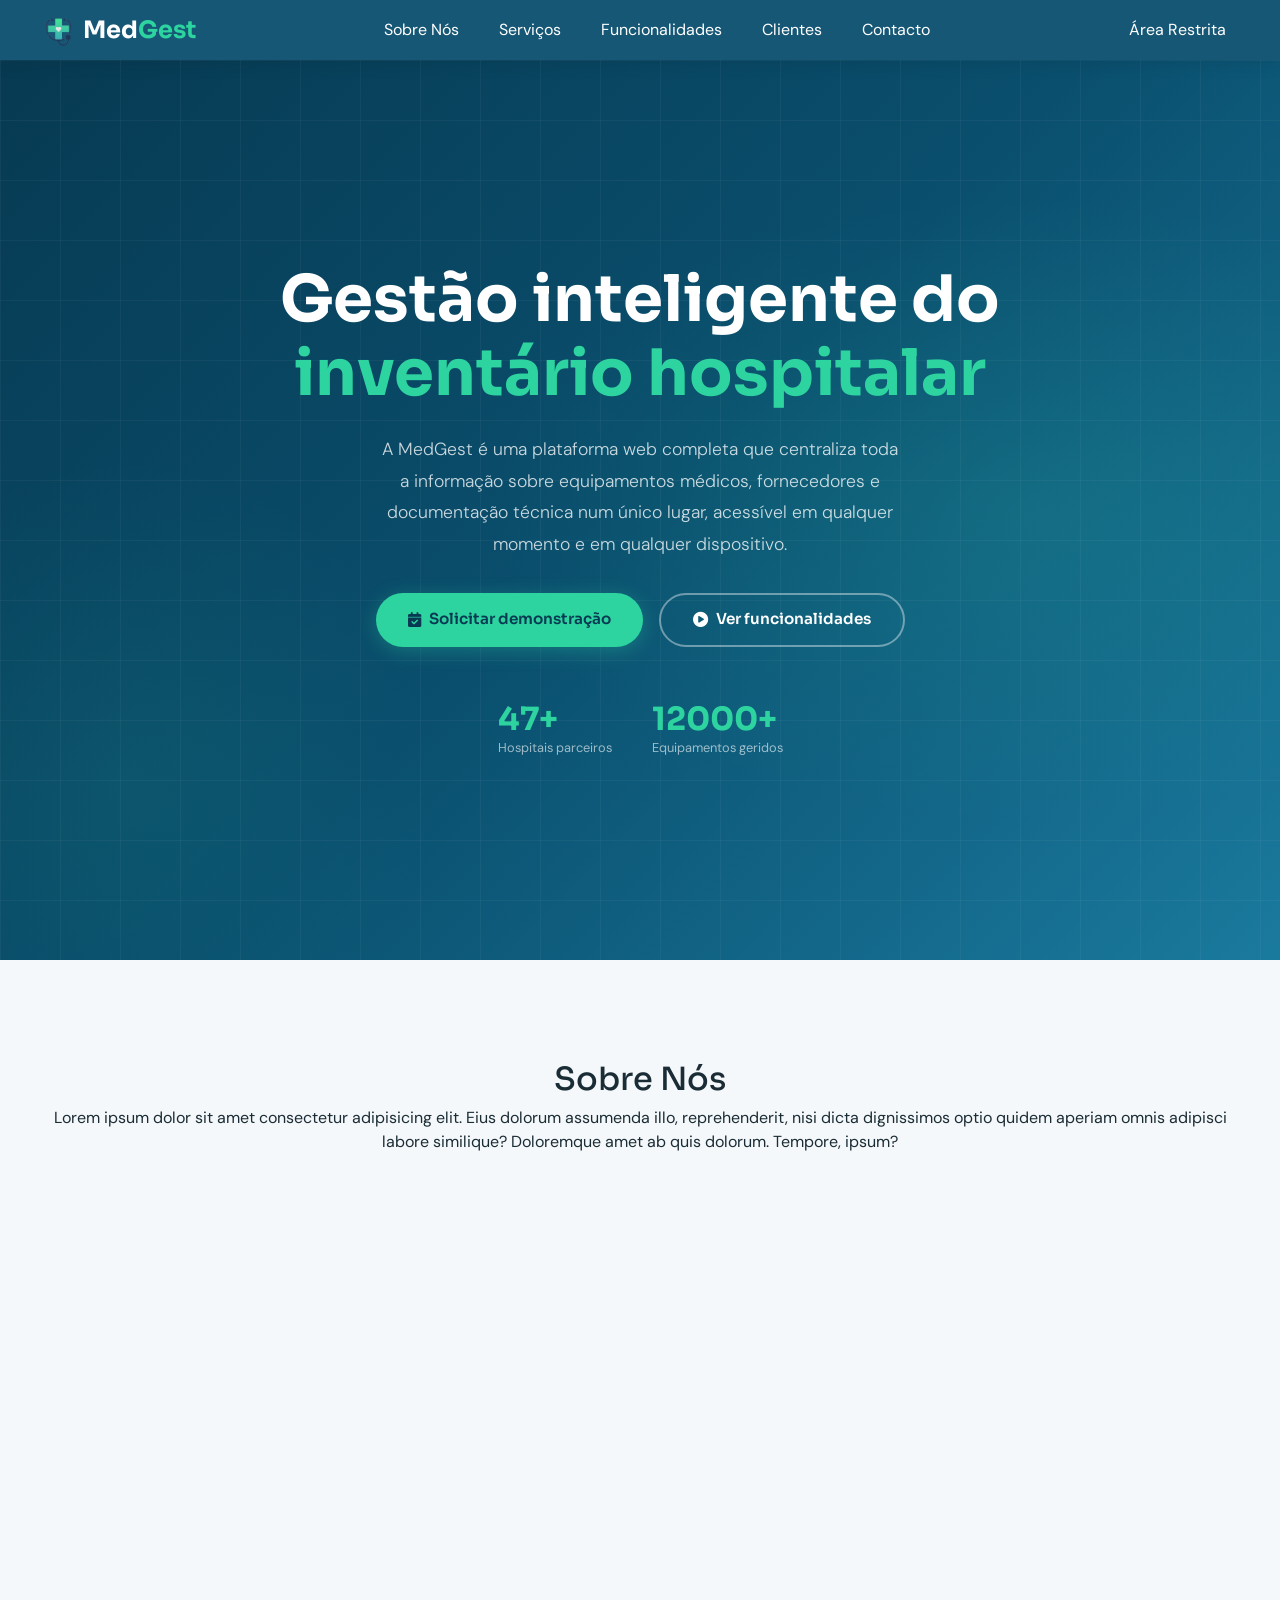
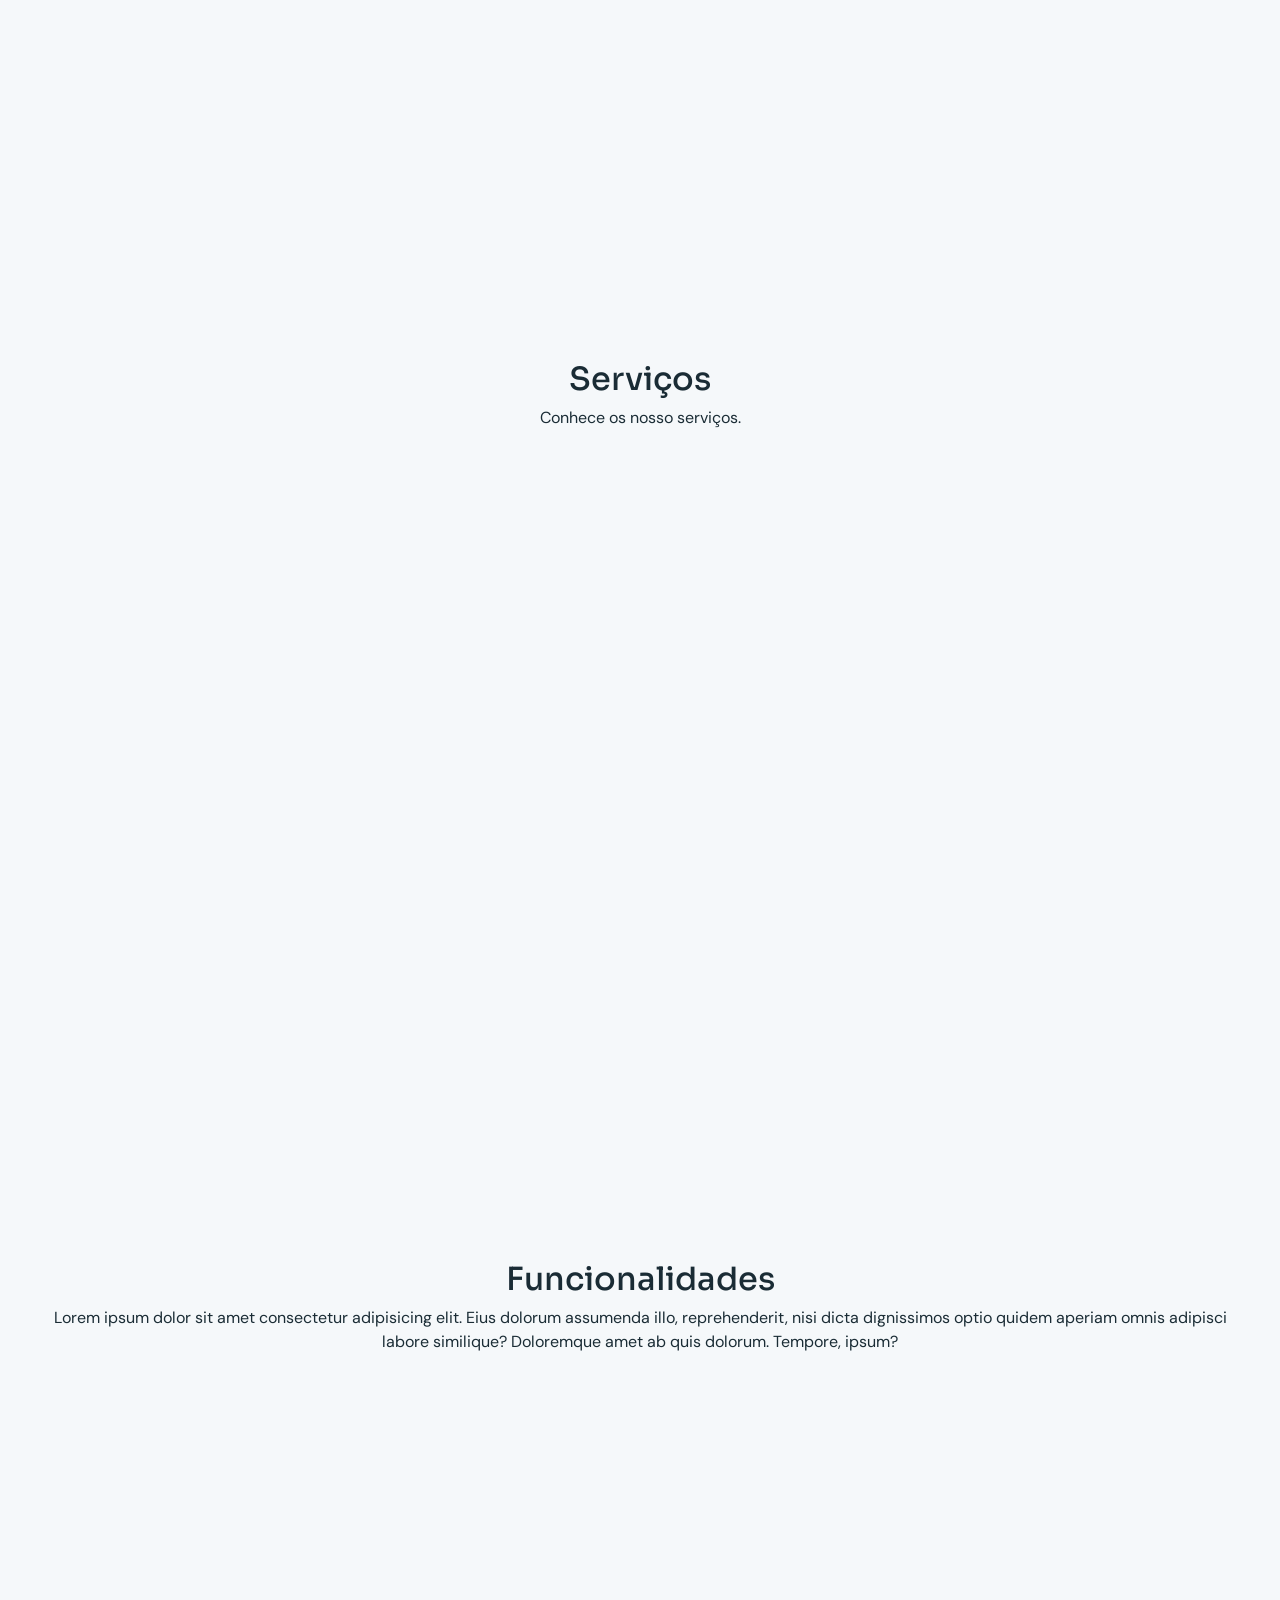
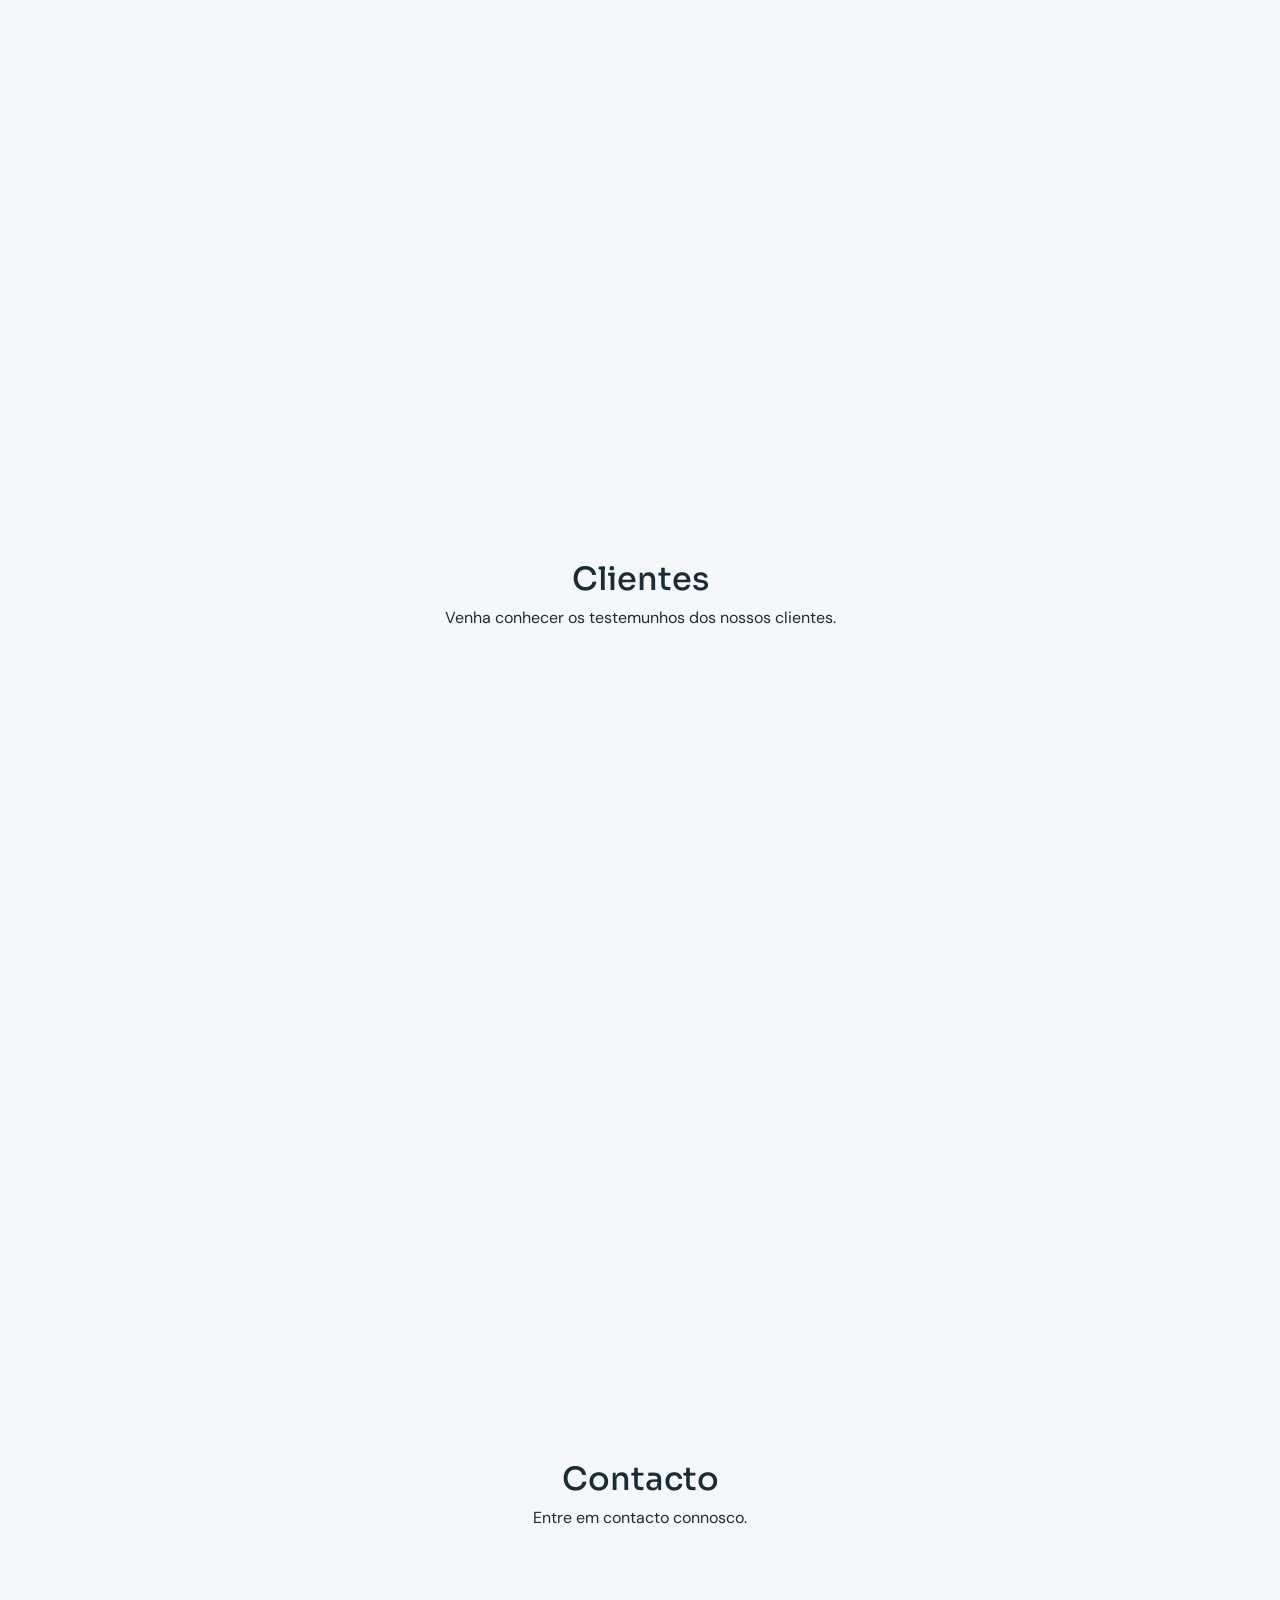
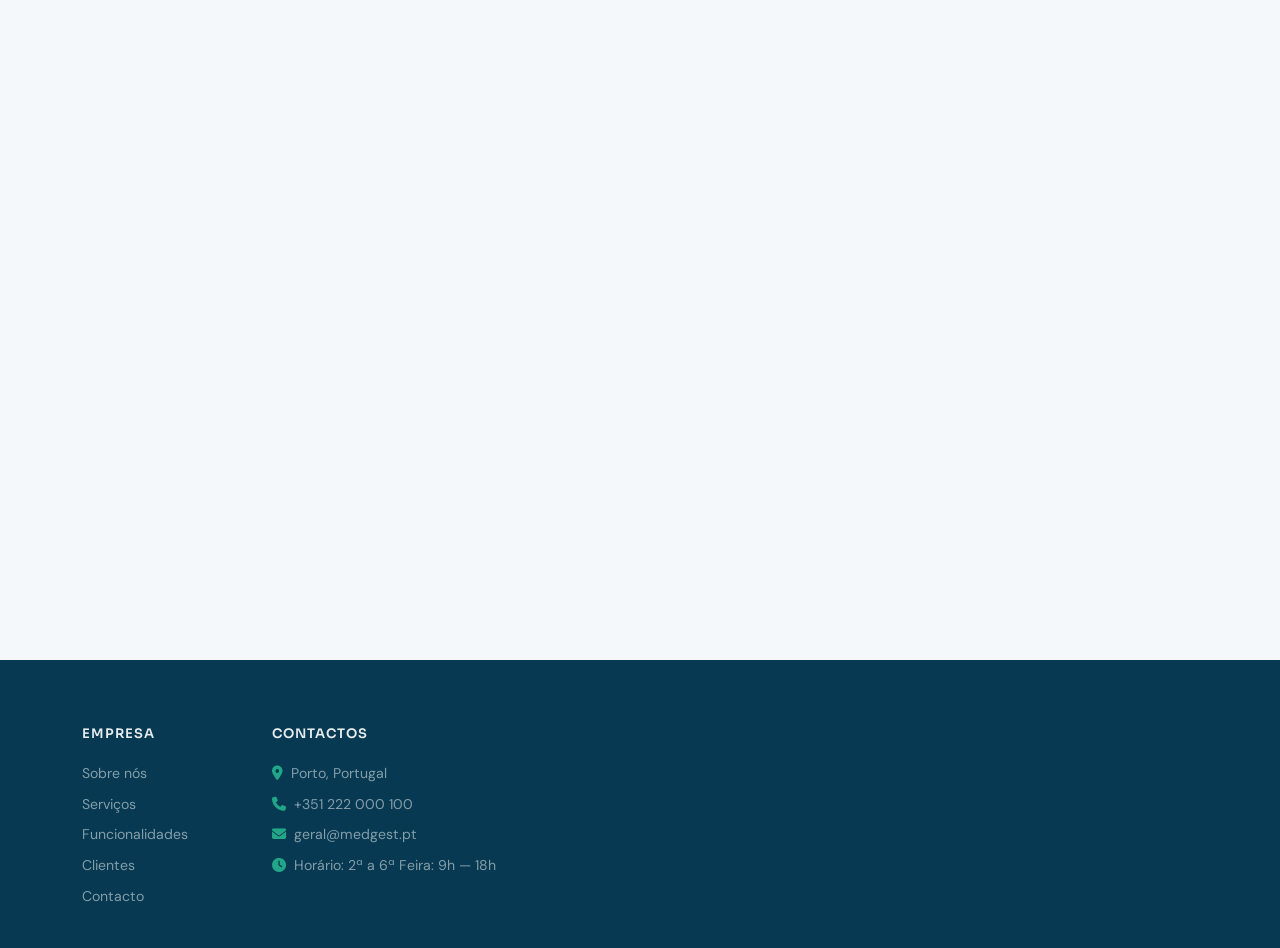
==== public/index.html @ 943acd7d "Correção pasta public" ====
<!DOCTYPE html>
<html lang="pt">

<head>
    <meta charset="UTF-8">
    <meta name="viewport" content="width=device-width, initial-scale=1.0">
    <title>MedGest</title>
    <!-- favicon -->
    <link rel="shortcut icon" href="../assets/images/logo.png" type="image/png">

    <!-- estilos da página -->
    <link href="https://cdn.jsdelivr.net/npm/bootstrap@5.3.3/dist/css/bootstrap.min.css" rel="stylesheet">

    <link rel="stylesheet" href="../assets/css/1230824.css">
    <link rel="stylesheet" href="https://cdnjs.cloudflare.com/ajax/libs/font-awesome/6.5.0/css/all.min.css">
    <script src="https://cdn.jsdelivr.net/npm/bootstrap@5.3.3/dist/js/bootstrap.bundle.min.js"></script>
    <script src="../assets/js/1230824.js"></script>
    <link
        href="https://fonts.googleapis.com/css2?family=Sora:wght@300;400;500;600;700&family=DM+Sans:ital,wght@0,300;0,400;0,500;1,300&display=swap"
        rel="stylesheet">
</head>

<body id="#inicio">
    <!-- Navegação -->
    <nav class="navbar navbar-expand-lg navbar-dark navbar-medgest fixed-top">
        <div class="container-fluid px-4">

            <!-- LOGO -->
            <a class="navbar-brand-medgest" href="#inicio">
                <div class="logo-icone">
                    <img src="../assets/images/logo.png" alt="Logo MedGest" style="height:32px;">
                </div>
                Med<span class="logo-gest">Gest</span>
            </a>

            <!-- BOTÃO MOBILE -->
            <button class="navbar-toggler border-0" type="button" data-bs-toggle="collapse"
                data-bs-target="#navbarMedGest" aria-controls="navbarMedGest" aria-expanded="false"
                aria-label="Abrir menu">
                <span class="navbar-toggler-icon"></span>
            </button>

            <!-- LINKS -->
            <div class="collapse navbar-collapse" id="navbarMedGest">

                <ul class="navbar-nav mx-auto gap-1">
                    <li class="nav-item">
                        <a class="nav-link nav-link-medgest" href="#sobre-nos">Sobre Nós</a>
                    </li>
                    <li class="nav-item">
                        <a class="nav-link nav-link-medgest" href="#servicos">Serviços</a>
                    </li>
                    <li class="nav-item">
                        <a class="nav-link nav-link-medgest" href="#funcionalidades">Funcionalidades</a>
                    </li>
                    <li class="nav-item">
                        <a class="nav-link nav-link-medgest" href="#clientes">Clientes</a>
                    </li>
                    <li class="nav-item">
                        <a class="nav-link nav-link-medgest" href="#contacto">Contacto</a>
                    </li>
                </ul>

                <!-- LOGIN -->
                <a href="login_form.html" class="nav-link nav-link-medgest nav-btn-entrar">
                    Área Restrita
                </a>

            </div>
        </div>
    </nav>

    <!-- Seção "Conteudo da pagina" -->
<!-- HERO -->
<section id="inicio" class="hero">
    <div class="hero-grid-bg"></div>

    <div class="container py-5">
        <div class="row align-items-center justify-content-center text-center g-5">

            <div class="col-lg-8">
                <div class="hero-conteudo">

                    <h1 class="hero-titulo">
                        Gestão inteligente do<br>
                        <span class="destaque">inventário hospitalar</span>
                    </h1>

                    <p class="hero-descricao">
                        A MedGest é uma plataforma web completa que centraliza toda a informação
                        sobre equipamentos médicos, fornecedores e documentação técnica num único lugar,
                        acessível em qualquer momento e em qualquer dispositivo.
                    </p>

                    <div class="hero-botoes">
                        <a href="#contacto" class="btn-primario">
                            <i class="fas fa-calendar-check"></i> Solicitar demonstração
                        </a>

                        <a href="#funcionalidades" class="btn-secundario">
                            <i class="fas fa-play-circle"></i> Ver funcionalidades
                        </a>
                    </div>

                    <div class="hero-estatisticas">
                        <div class="hero-stat">
                            <div class="hero-stat-numero" data-contar="47" data-sufixo="+">0+</div>
                            <div class="hero-stat-label">Hospitais parceiros</div>
                        </div>

                        <div class="hero-stat">
                            <div class="hero-stat-numero" data-contar="12000" data-sufixo="+">0+</div>
                            <div class="hero-stat-label">Equipamentos geridos</div>
                        </div>
                    </div>

                </div>
            </div>

        </div>
    </div>
</section>



    <!-- Seção "Sobre Nós" -->
    <section class="container-texto-generico">
        <article id="sobre-nos">
            <h2>Sobre Nós</h2>
            <p>Lorem ipsum dolor sit amet consectetur adipisicing elit. Eius dolorum assumenda illo,
                reprehenderit, nisi dicta dignissimos optio quidem aperiam omnis adipisci labore similique? Doloremque
                amet ab quis dolorum. Tempore, ipsum?</p>
        </article>
    </section>

    <!-- Seção "Conteudo da pagina - Serviços" -->
    <section class="container-texto-generico" id="servicos">
        <section>
            <h2>Serviços</h2>
            <p>Conhece os nosso serviços.</p>
        </section>
    </section>

    <!-- Seção "Conteudo da pagina" -->
    <section class="container-texto-generico">
        <article id="funcionalidades">
            <h2>Funcionalidades</h2>
            <p>Lorem ipsum dolor sit amet consectetur adipisicing elit. Eius dolorum assumenda illo,
                reprehenderit, nisi dicta dignissimos optio quidem aperiam omnis adipisci labore similique? Doloremque
                amet ab quis dolorum. Tempore, ipsum?</p>
        </article>
    </section>


    <!-- Seção "Conteudo da pagina - Clientes" -->
    <section class="container-texto-generico" id="clientes">
        <section>
            <h2>Clientes</h2>
            <p>Venha conhecer os testemunhos dos nossos clientes.</p>
        </section>
    </section>

    <!-- Seção "Conteudo da pagina - Contacto" -->
    <section class="container-texto-generico" id="contacto">
        <section>
            <h2>Contacto</h2>
            <p>Entre em contacto connosco.</p>
        </section>
    </section>


    <!-- Rodapé -->
    <footer class="footer">
        <div class="container">
            <div class="row g-4">
                <div class="col-lg-2 col-md-6">
                    <div class="footer-titulo-coluna">EMPRESA</div>
                    <ul class="footer-lista">
                        <li><a href="#sobre-nos">Sobre nós</a></li>
                        <li><a href="#servicos">Serviços</a></li>
                        <li><a href="#funcionalidades">Funcionalidades</a></li>
                        <li><a href="#clientes">Clientes</a></li>
                        <li><a href="#contacto">Contacto</a></li>
                    </ul>
                </div>

                <div class="col-lg-3 col-md-6">
                    <div class="footer-titulo-coluna">CONTACTOS</div>
                    <ul class="footer-lista">
                        <li><i class="fas fa-location-dot me-2"></i>Porto, Portugal</li>
                        <li><i class="fas fa-phone me-2"></i>+351 222 000
                            100</li>
                        <li><i class="fas fa-envelope me-2"></i>geral@medgest.pt</li>
                        <li><i class="fas fa-clock me-2"></i>Horário: 2ª a 6ª Feira: 9h — 18h
                        </li>
                    </ul>
                </div>

            </div>


    </footer>

</body>

</html>
---- assets/css/1230824.css ----
/* * é um seletor universal, ou seja, aplica-se a todos os elementos HTML da página */
* {
 margin: 0; /* Remove todas as margens padrão */
 padding: 0; /* Remove os preenchimentos internos padrão */
 box-sizing: border-box; /* Garante que a largura e altura dos elementos incluam a borda */
 
} 
/*Fontes */
body {
  font-family: 'DM Sans', sans-serif;
}
h1, h2, h3 {
  font-family: 'Sora', sans-serif;
}

/* Difinição das cores */
:root {
  --cor-primaria: #0a4f6e; /* Cor principal do site (azul escuro da marca) */
  --cor-primaria-escura: #073a52;  /* Versão mais escura da cor principal (usada em contrastes) */
  --cor-acento: #2dd4a0;   /* Cor de destaque (verde para botões e realces) */
  --cor-fundo: #f5f8fa;  /* Cor de fundo geral da página */
  --cor-texto: #1a2c35;  /* Cor do texto principal */
  --branco: #ffffff;
  --cor-primaria-clara: #1a7a9e;
  --cor-branco: #ffffff;
  --fonte-titulo: 'Sora', sans-serif;
  --fonte-corpo: 'DM Sans', sans-serif;
  --transicao: all 0.3s ease;
}

/* NAVBAR*/
.navbar-medgest {
  /* Cor com transparência para efeito moderno */
  background: rgba(10, 79, 110, 0.95);

  /* Efeito vidro desfocado */
  backdrop-filter: blur(12px);
  -webkit-backdrop-filter: blur(12px);

  /* Sombra suave para dar profundidade */
  box-shadow: 0 2px 20px rgba(0,0,0,0.1);

  /* Animações suaves quando houver mudanças */
  transition: all 0.3s ease;

  /* Layout horizontal da navbar */
  display: flex;
  align-items: center;
  justify-content: space-between;

  /* Espaçamento interno */
  padding: 10px 20px;

  /* Fixa no topo */
  position: sticky;
  top: 0;
  z-index: 1000;
}
.navbar-medgest .nav-link-medgest {
  color: white !important;
  font-size: 1rem;
  margin: 0 10px;
  transition: 0.3s;
}

.navbar-medgest .nav-link-medgest:hover {
  color: var(--cor-acento) !important;
}
/* Estilo do logótipo na barra de navegação */
.navbar-medgest  img {
 height: 50px; /* Ajusta a altura do logo */
 margin-right: 10px;/* Adiciona espaço entre o logo e o texto */
}

/* LOGO + NOME DA EMPRESA */
.navbar-brand-medgest {

  /* coloca logo e texto lado a lado */
  display: flex;
  align-items: center;
  

  /* remove estilo de link */
  text-decoration: none !important;

  /* cor branca */
  color: white !important;

  /* fonte */
  font-family: 'Sora', sans-serif;
  font-size: 1.5rem;
  font-weight: 700;
}

/* mantém branco ao passar rato */
.navbar-brand-medgest:hover {
  color: white !important;
}

/* parte "Gest" */
.logo-gest {
  color: var(--cor-acento);
}

.secao-titulo {
  font-family: 'Sora', sans-serif;
  font-size: 2rem;
  color: var(--cor-primaria-escura);
  margin-bottom: 10px;
}

.secao-subtitulo {
  color: #4a6572;
  margin-bottom: 30px;
}

/* Estilos para os links centrais da navegação */
.container-navegacao {
 text-align: center; /* Centraliza os links */
 padding: 20px; /* Adiciona espaçamento interno */
}
.container-navegacao a {
  /* Remove sublinhado dos links */
  text-decoration: none;
  color: white; /* Cor branca padrão */
  font-size: 1.1em; /* Aumenta tamanho do texto */
  margin: 0 20px; /* Espaçamento entre links */
  transition: 0.3s;  /* Transição suave quando hover */
}

/*Passar o rato pelos links*/
.container-navegacao a:hover {
 color: var(--cor-acento); /* Muda para cor de destaque */
 transform: translateY(-2px); /* Pequeno movimento para cima */
} 

/* Estilos para o botão da Área Cliente */
.nav-cliente a {
 color: #ffffff; /* Cor do texto */
 text-decoration: none; /* Remove sublinhado */
 font-size: 1.5em; /* Tamanho da fonte */
 padding: 10px; /* Espaçamento interno */
 border-radius: 5px; /* Bordas arredondadas */
 transition: background 0.3s; /* Efeito suave na transição */
}
/* Efeito ao passar o rato no botão da áre ade Cliente */
.nav-cliente a:hover {
 background-color: #1a7a9e; /* Cor de fundo ao passar o rato */
} 

/* HERO*/ 
.hero {
  min-height: 100vh;
  background: linear-gradient(135deg, var(--cor-primaria-escura) 0%, var(--cor-primaria) 50%, var(--cor-primaria-clara) 100%);
  position: relative;
  overflow: hidden;
  display: flex;
  align-items: center;
}
.hero::before {
  content: '';
  position: absolute;
  inset: 0;
  background:
    radial-gradient(ellipse 60% 50% at 80% 50%, rgba(45, 212, 160, 0.12) 0%, transparent 70%),
    radial-gradient(ellipse 40% 60% at 10% 80%, rgba(45, 212, 160, 0.08) 0%, transparent 60%);
}
.hero-grid-bg {
  position: absolute;
  inset: 0;
  background-image:
    linear-gradient(rgba(255,255,255,0.04) 1px, transparent 1px),
    linear-gradient(90deg, rgba(255,255,255,0.04) 1px, transparent 1px);
  background-size: 60px 60px;
}
.hero-conteudo {
  position: relative;
  z-index: 2;
  color: white;
  text-align: center; /* centra tudo */  
  margin: 0 auto; /* centra bloco */
} 
.hero-titulo {
  font-family: var(--fonte-titulo);
  font-size: clamp(2.4rem, 5.5vw, 4rem);
  font-weight: 700;
  color: white;
  line-height: 1.15;
  margin-bottom: 1.5rem;
}
.hero-titulo .destaque {
  color: var(--cor-acento);
  position: relative;
}
.hero-descricao {
  font-size: 1.1rem;
  color: rgba(255,255,255,0.78);
  max-width: 520px;
  margin-bottom: 2.5rem;
  font-weight: 300;
  line-height: 1.8;
  text-align: center; /* centra tudo */  
  margin: 0 auto; /* centra bloco */
}
.hero-botoes {
  display: flex;
  justify-content: center;
  gap: 1rem;
  flex-wrap: wrap;
  margin-top: 2rem; /* afasta os botões do texto*/
  margin-bottom: 3.5rem;
}
.hero-estatisticas {
  display: flex;
  justify-content: center;
  gap: 2.5rem;
  flex-wrap: wrap;
}
.hero-stat {
  text-align: left;
}
.hero-stat-numero {
  font-family: var(--fonte-titulo);
  font-size: 2rem;
  font-weight: 700;
  color: var(--cor-acento);
  line-height: 1;
}
.hero-stat-label {
  font-size: 0.8rem;
  color: rgba(255,255,255,0.6);
  font-weight: 400;
  margin-top: 0.2rem;
}
.btn-primario {
  display: inline-flex;
  align-items: center;
  gap: 0.5rem;
  background: var(--cor-acento);
  color: var(--cor-primaria-escura);
  font-family: var(--fonte-titulo);
  font-weight: 600;
  font-size: 0.95rem;
  padding: 0.85rem 2rem;
  border-radius: 50px;
  border: none;
  text-decoration: none;
  cursor: pointer;
  transition: var(--transicao);
  box-shadow: 0 4px 20px rgba(45, 212, 160, 0.3);
}

.btn-primario:hover {
  background: #1db88a;
  transform: translateY(-2px);
  color: white;
}

.btn-secundario {
  display: inline-flex;
  align-items: center;
  gap: 0.5rem;
  background: transparent;
  color: white;
  font-family: var(--fonte-titulo);
  font-weight: 600;
  font-size: 0.95rem;
  padding: 0.85rem 2rem;
  border-radius: 50px;
  border: 2px solid rgba(255,255,255,0.4);
  text-decoration: none;
  cursor: pointer;
  transition: var(--transicao);
}

.btn-secundario:hover {
  background: rgba(255,255,255,0.15);
  border-color: rgba(255,255,255,0.7);
  color: white;
  transform: translateY(-2px);
}















/* Estilos para o Rodapé */
/* FOOTER */

.footer {
    background-color: #073a52;
    color: rgba(255,255,255,0.7);
    padding: 4rem 0 2rem;
    font-family: 'DM Sans', sans-serif;
}

.footer-logo {
    font-family: 'Sora', sans-serif;
    font-size: 1.4rem;
    font-weight: 700;
    color: white;
    margin-bottom: 0.75rem;
    display: flex;
    align-items: center;
    gap: 0.6rem;
}

.footer-logo-icone {
    width: 32px;
    height: 32px;
    background: linear-gradient(135deg, #1a7a9e, #2dd4a0);
    border-radius: 8px;
    display: flex;
    align-items: center;
    justify-content: center;
    color: white;
    font-size: 0.9rem;
}

.footer-desc {
    font-size: 0.88rem;
    color: rgba(255,255,255,0.5);
    line-height: 1.7;
}

.footer-titulo-coluna {
    font-family: 'Sora', sans-serif;
    font-size: 0.82rem;
    font-weight: 600;
    letter-spacing: 0.08em;
    text-transform: uppercase;
    color: rgba(255,255,255,0.9);
    margin-bottom: 1.2rem;
}

.footer-lista {
    list-style: none;
    padding: 0;
    margin: 0;
}

.footer-lista li {
    margin-bottom: 0.6rem;
    font-size: 0.88rem;
    color: rgba(255,255,255,0.5);
}

.footer-lista a {
    text-decoration: none;
    color: rgba(255,255,255,0.5);
    transition: 0.3s;
}

.footer-lista a:hover {
    color: #2dd4a0;
    padding-left: 4px;
}

.footer-divisor {
    border-color: rgba(255,255,255,0.08);
    margin: 2.5rem 0 1.5rem;
}

.footer-base {
    display: flex;
    align-items: center;
    justify-content: space-between;
    flex-wrap: wrap;
    gap: 0.5rem;
}

.footer-copyright {
    font-size: 0.82rem;
    color: rgba(255,255,255,0.35);
}

.footer i {
    color: #2dd4a0;
    opacity: 0.7;
}

/* Texto Genérico */
.container-texto-generico {
 display: flex; /* Ativa o layout flexível */
 justify-content: center; /* Centraliza os elementos horizontalmente */
 flex-wrap: wrap; /* Permite que os elementos quebrem linha em telas menores */
 gap: 20px; /* Adiciona espaço entre os elementos */
 padding: 100px 40px; /* Espaçamento interno para melhor organização */
 text-align: center; /* Centraliza o texto dentro dos artigos */
 min-height: 100vh; /* Garante altura mínima de uma janela (ecrã) */
 background-color: #f5f8fa;
 color: #1a2c35;
} 

/* Seletor Universal - Remove margens e preenchimentos padrão */
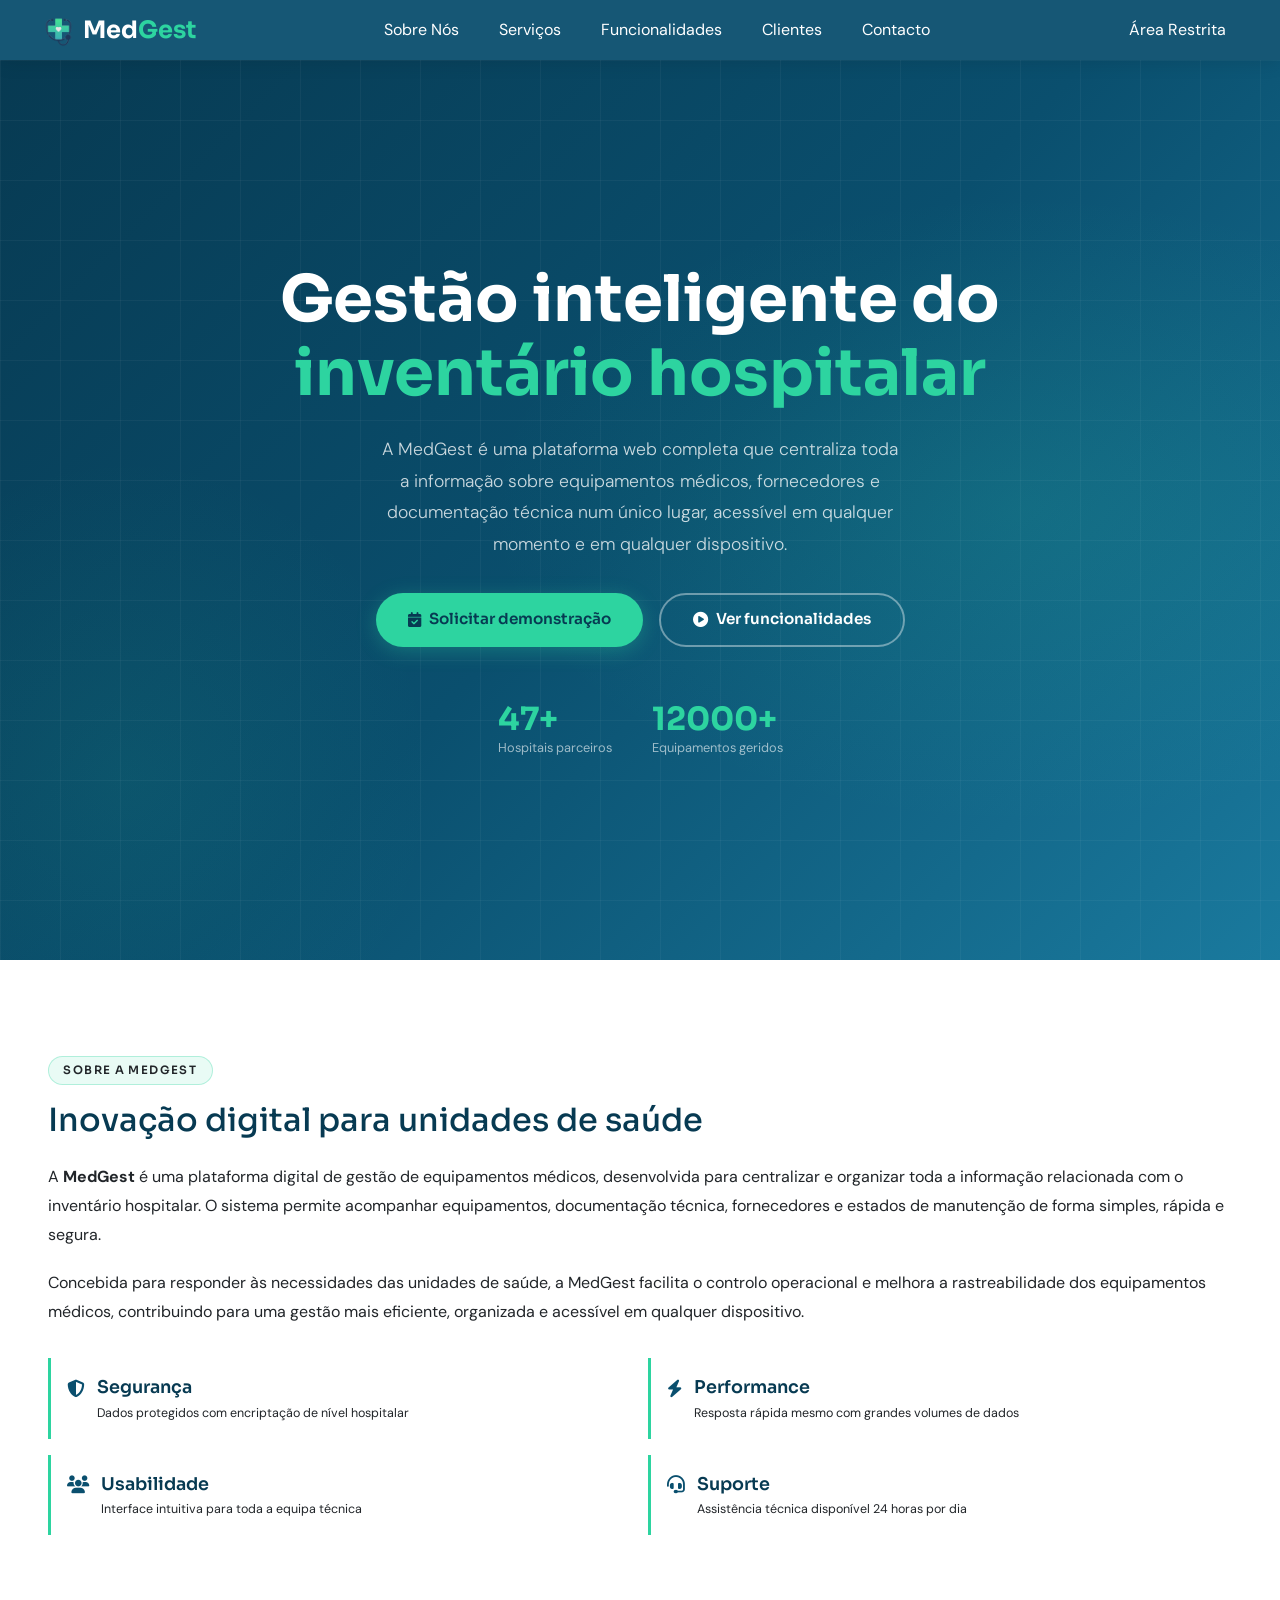
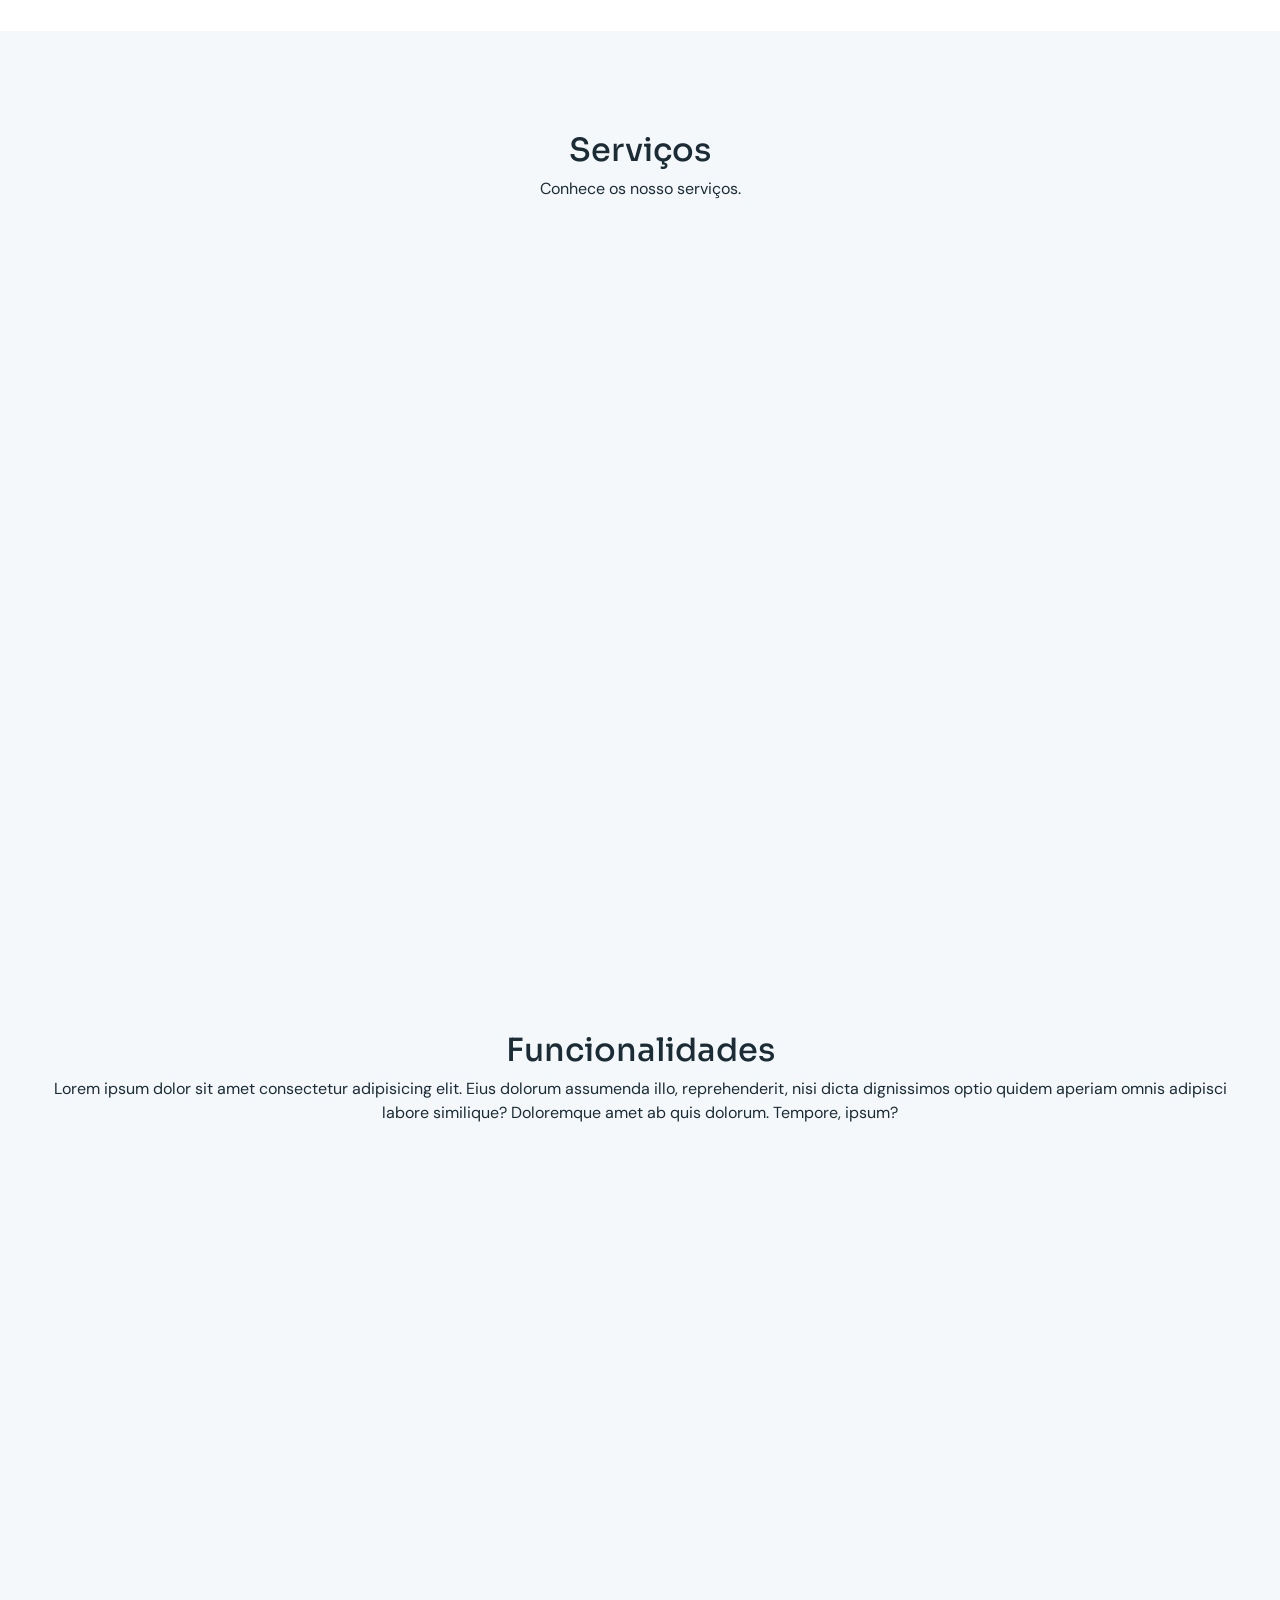
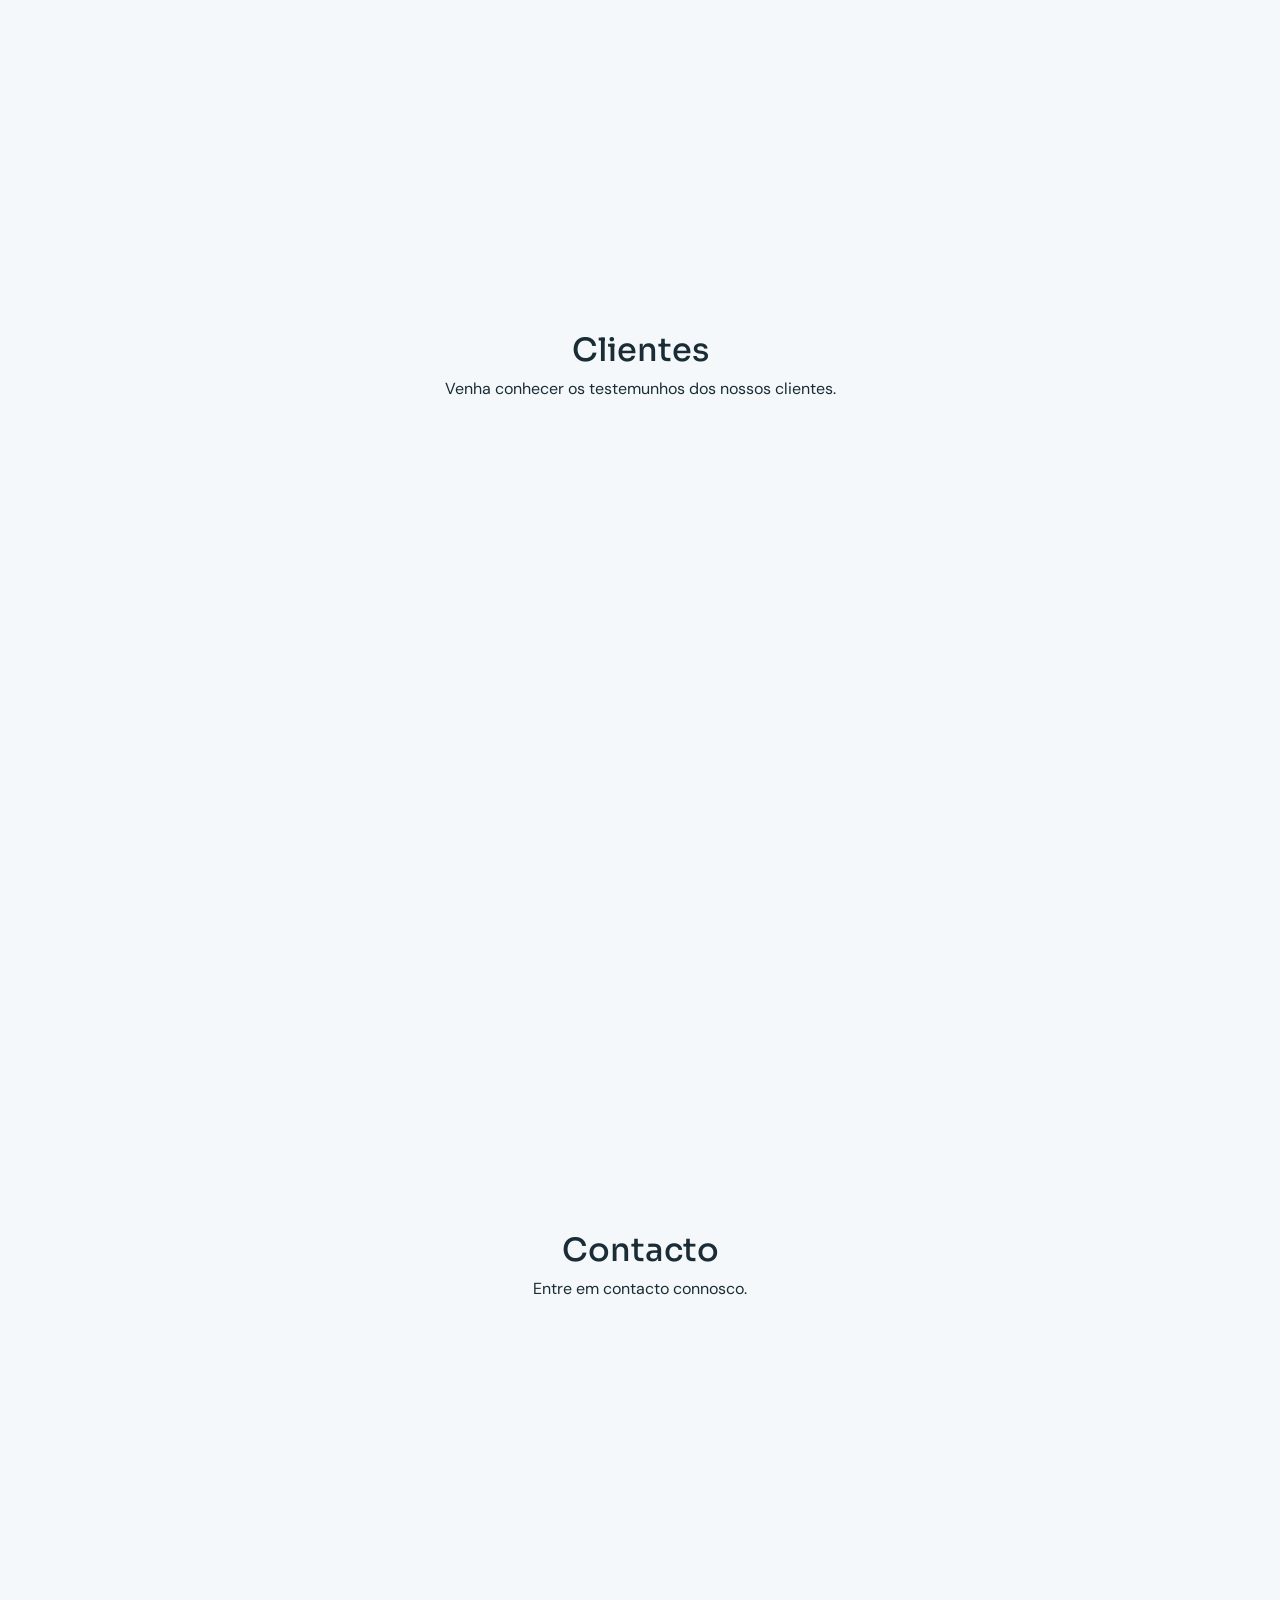
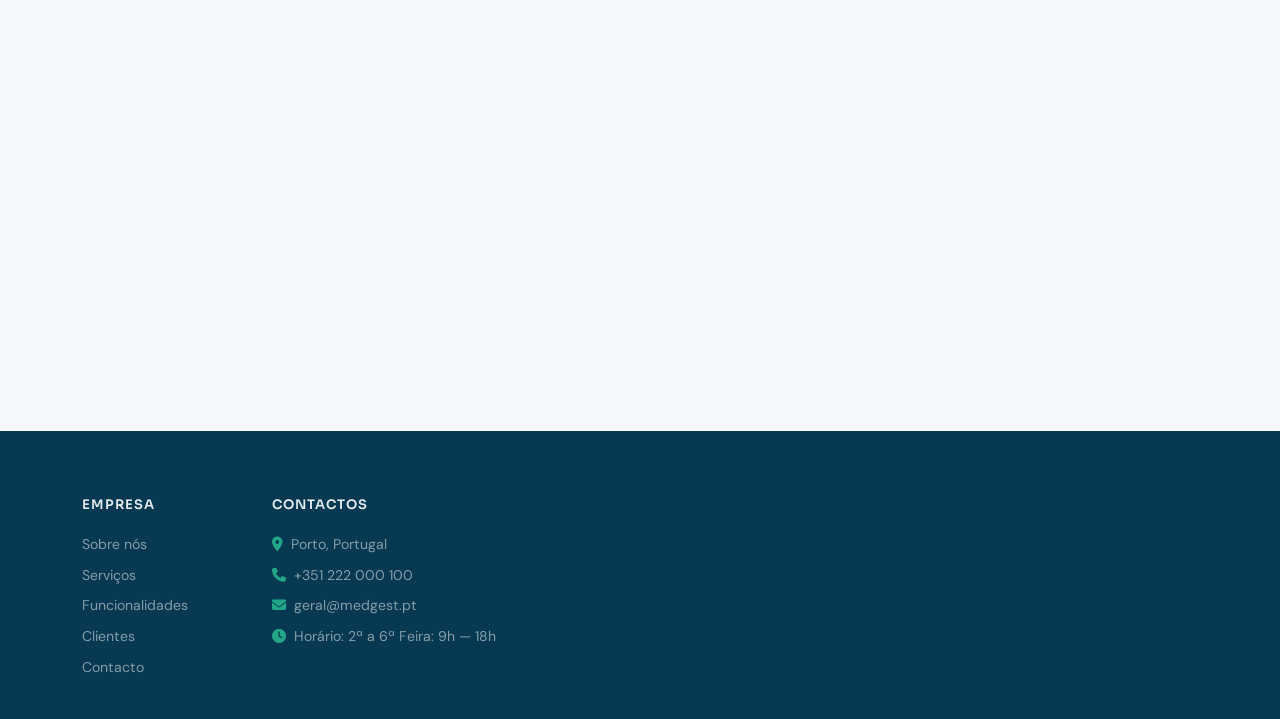
==== commit d6e05af7: "Conteudo da Secção sobre nós index" ====
--- a/public/index.html
+++ b/public/index.html
@@ -124,13 +124,59 @@
 
 
     <!-- Seção "Sobre Nós" -->
-    <section class="container-texto-generico">
-        <article id="sobre-nos">
-            <h2>Sobre Nós</h2>
-            <p>Lorem ipsum dolor sit amet consectetur adipisicing elit. Eius dolorum assumenda illo,
-                reprehenderit, nisi dicta dignissimos optio quidem aperiam omnis adipisci labore similique? Doloremque
-                amet ab quis dolorum. Tempore, ipsum?</p>
-        </article>
+    <section id="sobre-nos" class="secao-sobre">
+    <div class="container-fluid px-5">
+      <div class="sobre-grid">
+
+        <div class="sobre-conteudo animar-direita">
+          <div class="secao-etiqueta">Sobre a MedGest</div>
+          <h2 class="secao-titulo mb-4">
+            Inovação digital para unidades de saúde
+          </h2>
+        <p>
+            A <strong>MedGest</strong> é uma plataforma digital de gestão de equipamentos médicos,
+            desenvolvida para centralizar e organizar toda a informação relacionada com o inventário hospitalar.
+            O sistema permite acompanhar equipamentos, documentação técnica, fornecedores e estados de manutenção
+            de forma simples, rápida e segura.
+        </p>
+        <p>
+            Concebida para responder às necessidades das unidades de saúde, a MedGest facilita o controlo
+            operacional e melhora a rastreabilidade dos equipamentos médicos, contribuindo para uma gestão
+            mais eficiente, organizada e acessível em qualquer dispositivo.
+        </p>
+          <div class="sobre-valores">
+            <div class="valor-item">
+              <div class="valor-icone"><i class="fas fa-shield-halved"></i></div>
+              <div>
+                <div class="valor-titulo">Segurança</div>
+                <div class="valor-desc">Dados protegidos com encriptação de nível hospitalar</div>
+              </div>
+            </div>
+            <div class="valor-item">
+              <div class="valor-icone"><i class="fas fa-bolt"></i></div>
+              <div>
+                <div class="valor-titulo">Performance</div>
+                <div class="valor-desc">Resposta rápida mesmo com grandes volumes de dados</div>
+              </div>
+            </div>
+            <div class="valor-item">
+              <div class="valor-icone"><i class="fas fa-users"></i></div>
+              <div>
+                <div class="valor-titulo">Usabilidade</div>
+                <div class="valor-desc">Interface intuitiva para toda a equipa técnica</div>
+              </div>
+            </div>
+            <div class="valor-item">
+              <div class="valor-icone"><i class="fas fa-headset"></i></div>
+              <div>
+                <div class="valor-titulo">Suporte</div>
+                <div class="valor-desc">Assistência técnica disponível 24 horas por dia</div>
+              </div>
+            </div>
+          </div>
+        </div>
+        </div>
+    </div>              
     </section>
 
     <!-- Seção "Conteudo da pagina - Serviços" -->
--- a/assets/css/1230824.css
+++ b/assets/css/1230824.css
@@ -280,8 +280,76 @@
   transform: translateY(-2px);
 }
 
-
-
+/* SECÇÃO SOBRE NÓS */
+
+.secao-sobre {
+  padding: 6rem 0;
+  background: var(--cor-branco);
+}
+.secao-etiqueta {
+  display: inline-block;
+  font-family: var(--fonte-titulo);
+  font-size: 0.72rem;
+  font-weight: 600;
+  letter-spacing: 0.12em;
+  text-transform: uppercase;
+  color: var(--cor-acento-escuro);
+  background: rgba(45, 212, 160, 0.1);
+  border: 1px solid rgba(45, 212, 160, 0.3);
+  padding: 0.3rem 0.9rem;
+  border-radius: 50px;
+  margin-bottom: 1rem;
+}
+.sobre-grid {
+  display: grid;
+  grid-template-columns: 1fr;
+  gap: 2rem;
+  width: 100%;
+  align-items: center;
+}
+.sobre-conteudo { padding-left: 0;
+width: 100%;}
+
+.sobre-conteudo p { 
+  margin-bottom: 1.2rem;
+  font-size: 1rem;
+  line-height: 1.8;
+}
+
+.sobre-valores {
+  display: grid;
+  grid-template-columns: 1fr 1fr;
+  gap: 1rem;
+  margin-top: 2rem;
+}
+
+.valor-item {
+  display: flex;
+  align-items: flex-start;
+  gap: 0.75rem;
+  padding: 1rem;
+  background: var(--cor-fundo-alt);
+  border-radius: var(--raio);
+  border-left: 3px solid var(--cor-acento);
+}
+.valor-icone {
+  color: var(--cor-primaria);
+  font-size: 1.1rem;
+  margin-top: 0.1rem;
+}
+
+.valor-titulo {
+  font-family: var(--fonte-titulo);
+  font-size: 1.1rem;
+  font-weight: 600;
+  color: var(--cor-primaria-escura);
+  margin-bottom: 0.2rem;
+}
+
+.valor-desc {
+  font-size: 0.78rem;
+  color: var(--cor-texto-suave);
+}
 
 
 
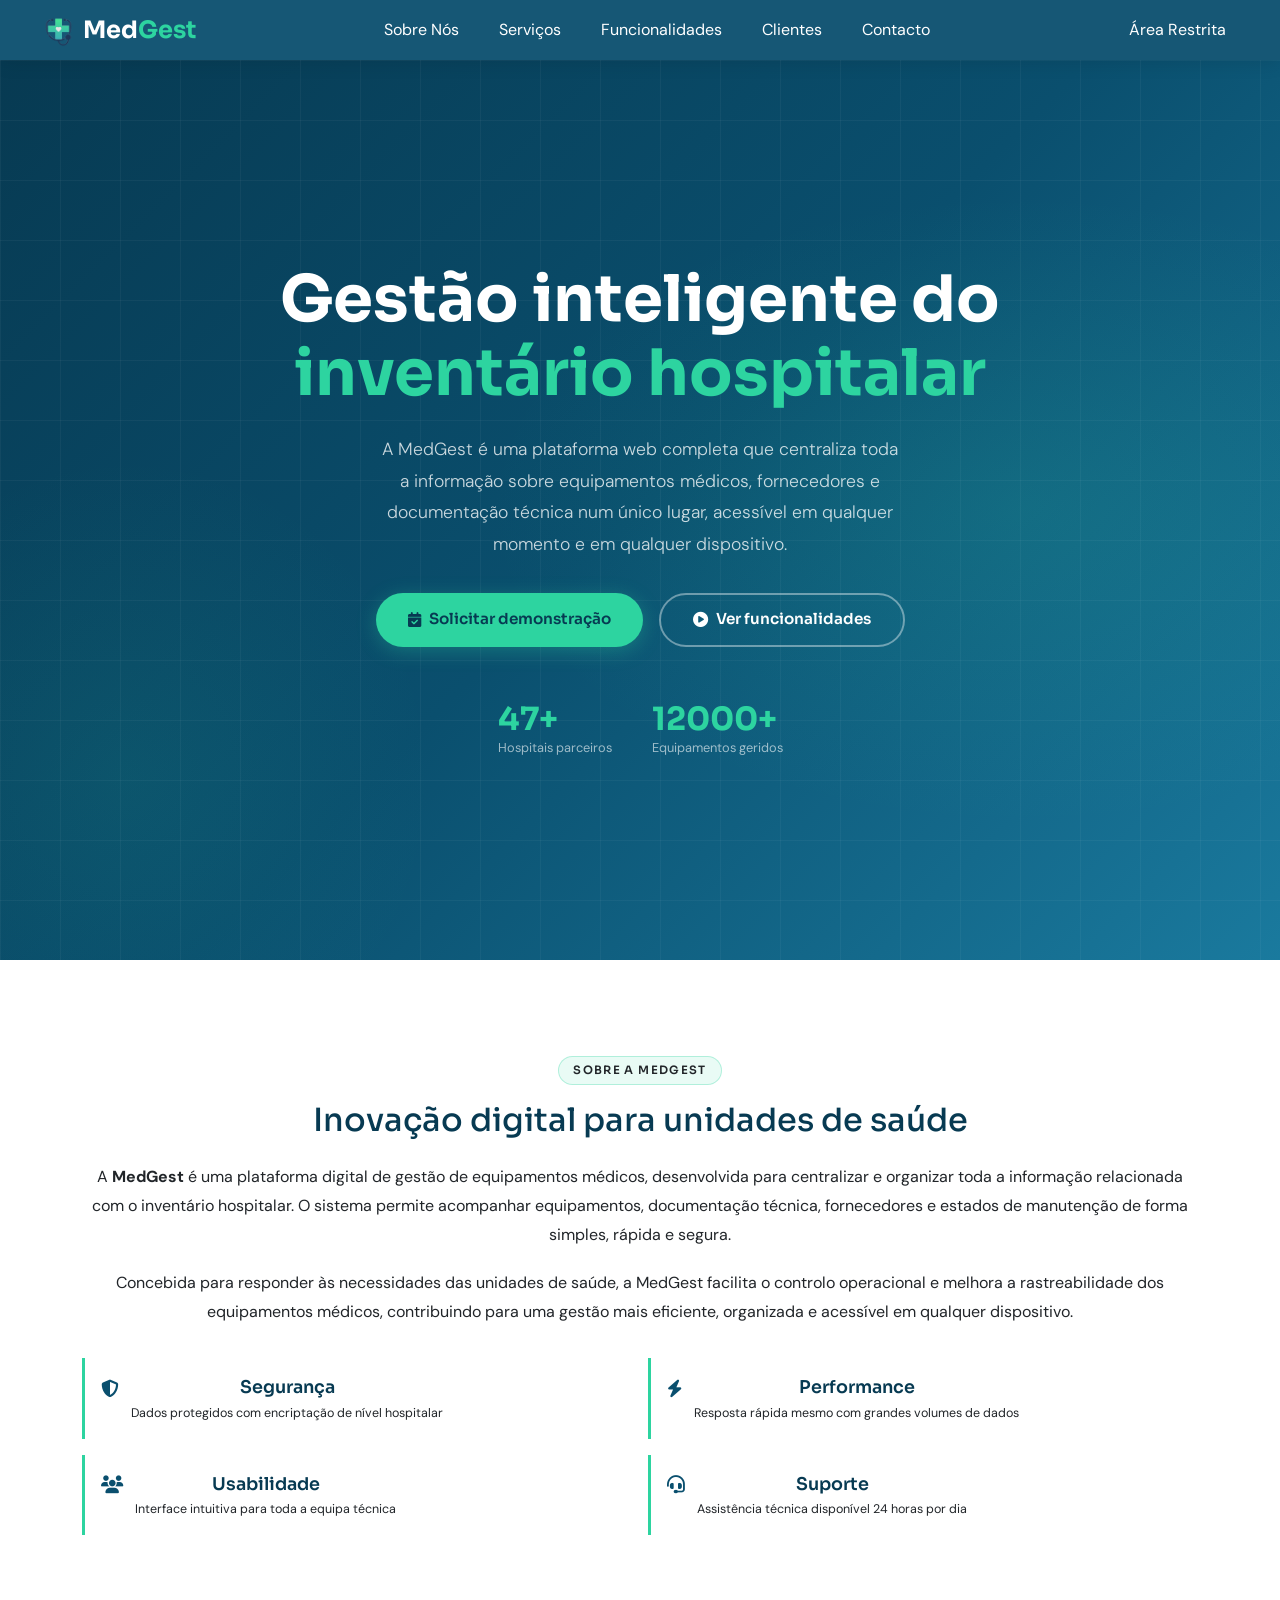
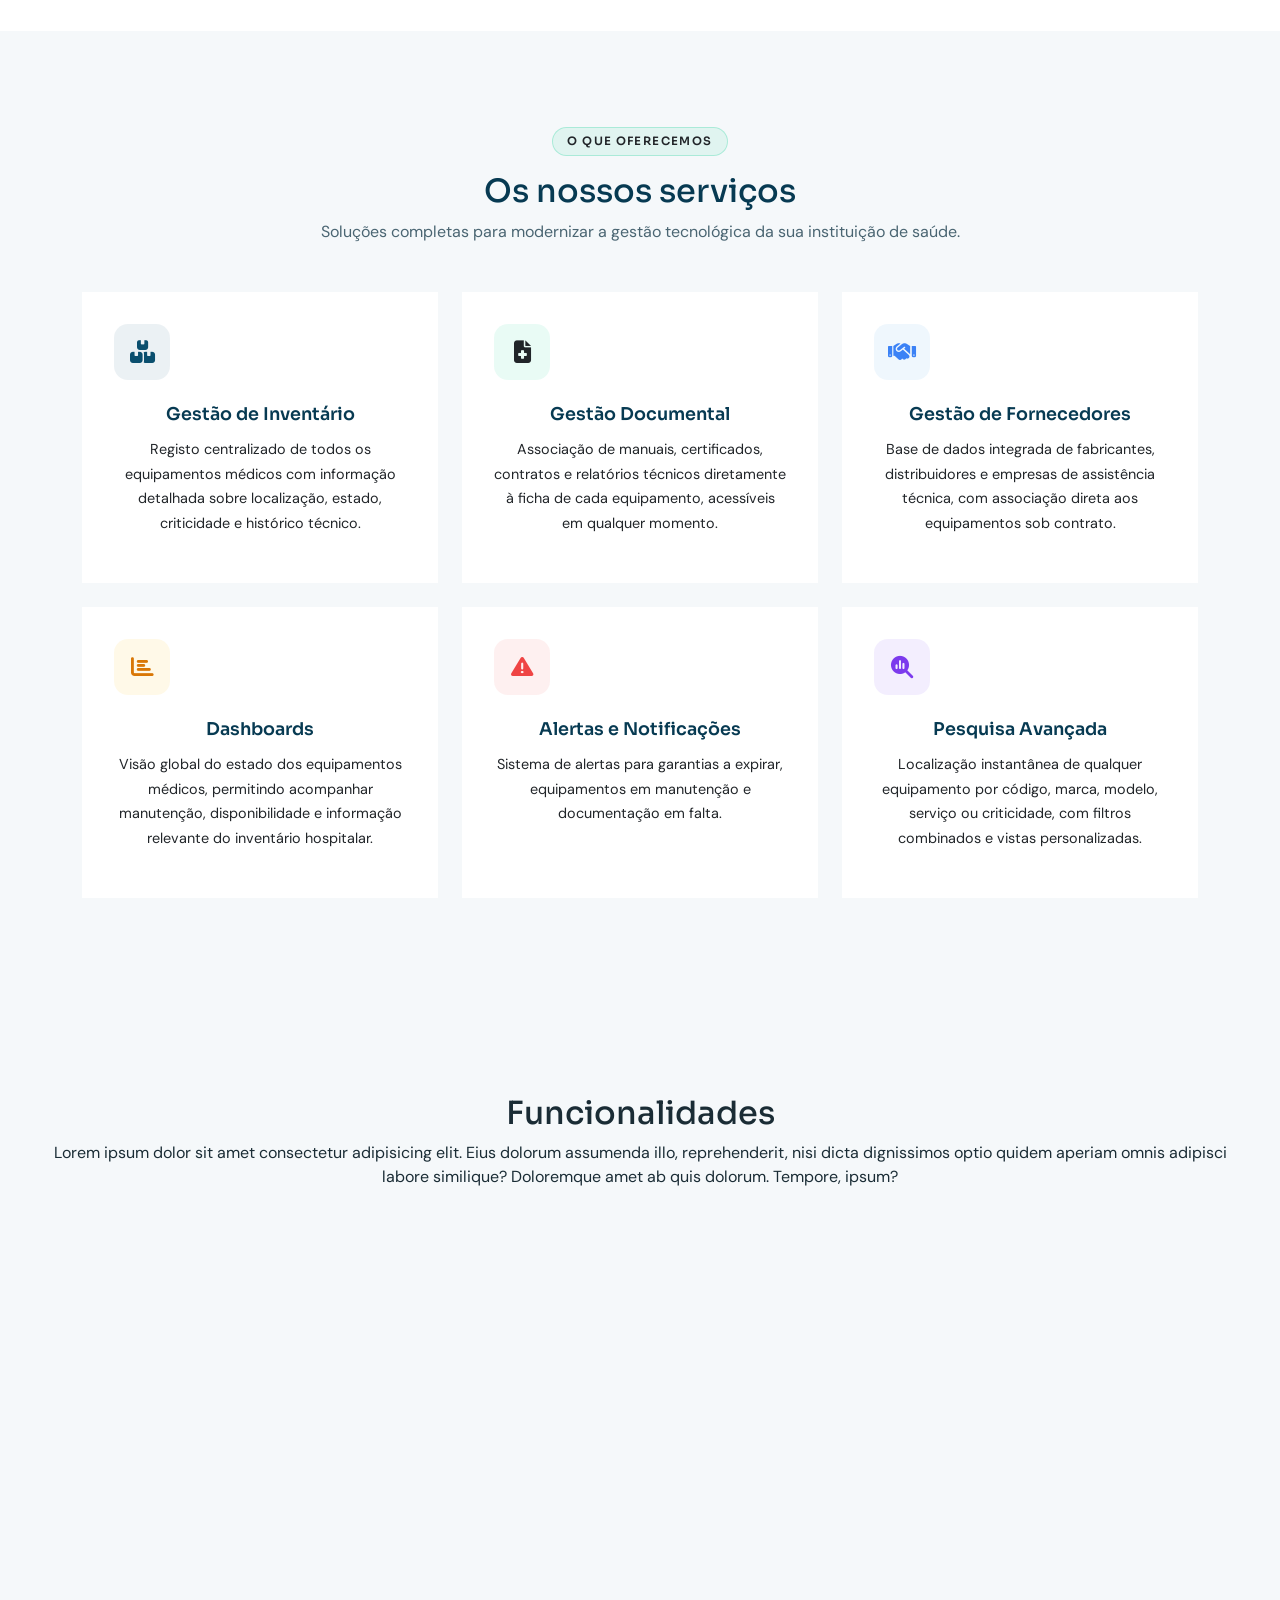
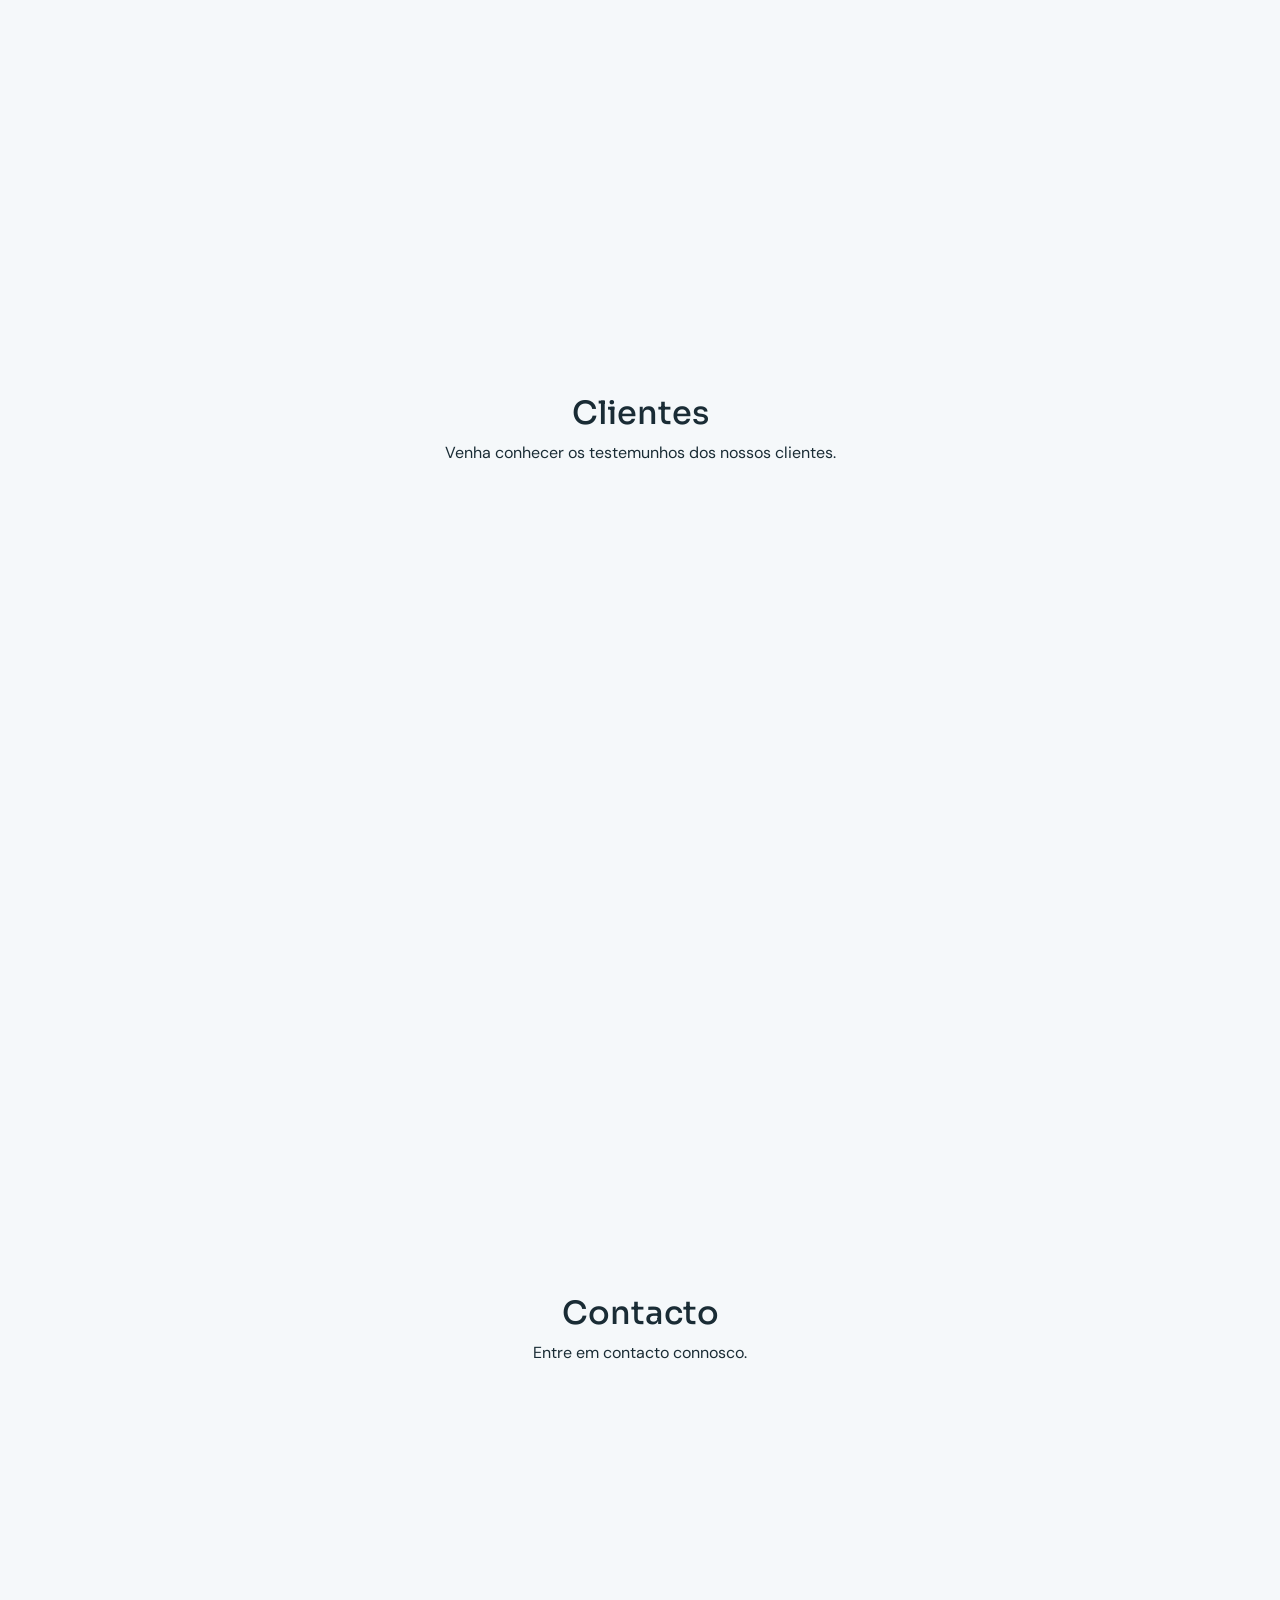
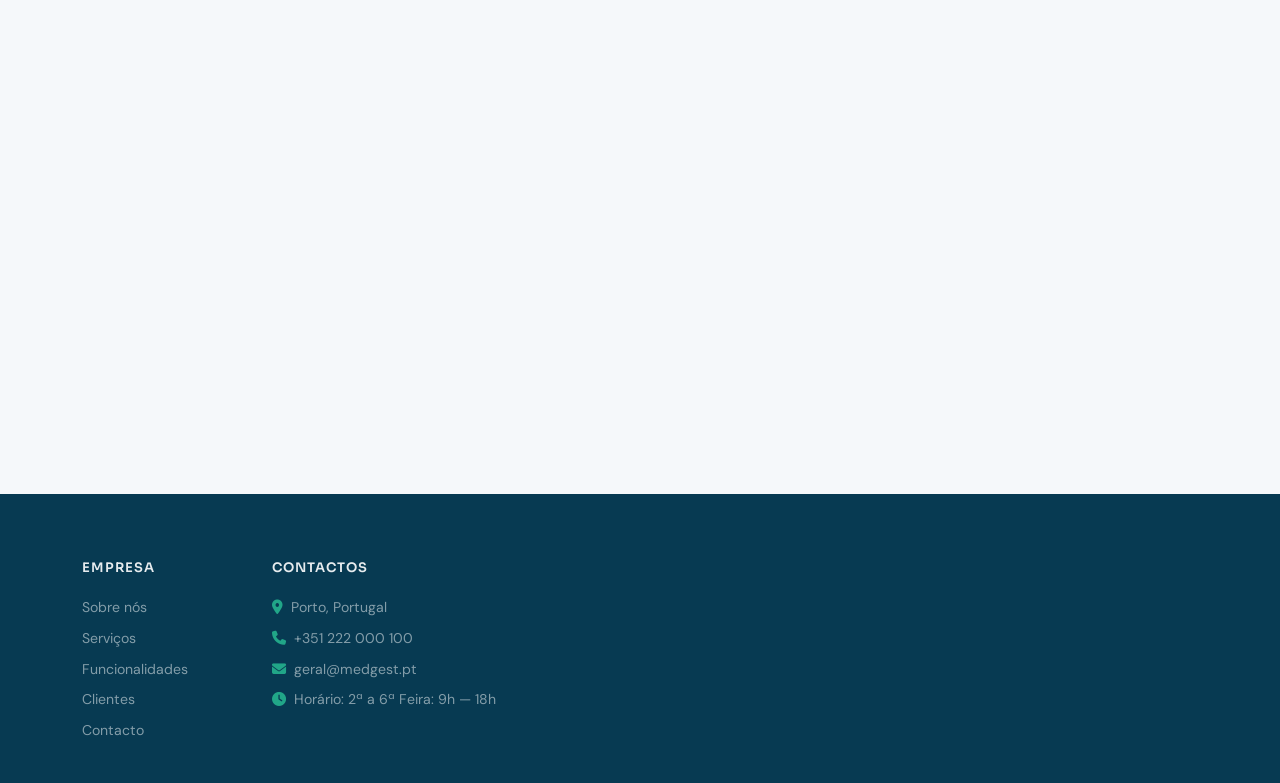
==== commit f2e2f621: "Conteúdo Secção Serviços index" ====
--- a/public/index.html
+++ b/public/index.html
@@ -125,7 +125,7 @@
 
     <!-- Seção "Sobre Nós" -->
     <section id="sobre-nos" class="secao-sobre">
-    <div class="container-fluid px-5">
+    <div class="container text-center">
       <div class="sobre-grid">
 
         <div class="sobre-conteudo animar-direita">
@@ -180,12 +180,85 @@
     </section>
 
     <!-- Seção "Conteudo da pagina - Serviços" -->
-    <section class="container-texto-generico" id="servicos">
-        <section>
-            <h2>Serviços</h2>
-            <p>Conhece os nosso serviços.</p>
-        </section>
-    </section>
+    <section id="servicos" class="secao-servicos">
+    <div class="container text-center">
+      <div class="secao-etiqueta animar-entrada">O que oferecemos</div>
+      <h2 class="secao-titulo animar-entrada" data-delay="100">Os nossos serviços</h2>
+      <p class="secao-subtitulo animar-entrada" data-delay="150">
+        Soluções completas para modernizar a gestão tecnológica da sua instituição de saúde.
+      </p>
+
+      <div class="servicos-grid">
+
+        <div class="servico-cartao animar-entrada" data-delay="0">
+          <div class="servico-icone-wrapper" style="background: rgba(10,79,110,0.08); color: var(--cor-primaria);">
+            <i class="fas fa-boxes-stacked"></i>
+          </div>
+          <h3 class="servico-titulo">Gestão de Inventário</h3>
+          <p class="servico-desc">
+            Registo centralizado de todos os equipamentos médicos com informação detalhada
+            sobre localização, estado, criticidade e histórico técnico.
+          </p>
+        </div>
+
+        <div class="servico-cartao animar-entrada" data-delay="100">
+          <div class="servico-icone-wrapper" style="background: rgba(45,212,160,0.1); color: var(--cor-acento-escuro);">
+            <i class="fas fa-file-medical"></i>
+          </div>
+          <h3 class="servico-titulo">Gestão Documental</h3>
+          <p class="servico-desc">
+            Associação de manuais, certificados, contratos e relatórios técnicos diretamente
+            à ficha de cada equipamento, acessíveis em qualquer momento.
+          </p>
+        </div>
+
+        <div class="servico-cartao animar-entrada" data-delay="200">
+          <div class="servico-icone-wrapper" style="background: rgba(99,179,237,0.1); color: #3b82f6;">
+            <i class="fas fa-handshake"></i>
+          </div>
+          <h3 class="servico-titulo">Gestão de Fornecedores</h3>
+          <p class="servico-desc">
+            Base de dados integrada de fabricantes, distribuidores e empresas de assistência
+            técnica, com associação direta aos equipamentos sob contrato.
+          </p>
+        </div>
+
+        <div class="servico-cartao animar-entrada" data-delay="0">
+          <div class="servico-icone-wrapper" style="background: rgba(251,191,36,0.1); color: #d97706;">
+            <i class="fas fa-chart-bar"></i>
+          </div>
+          <h3 class="servico-titulo">Dashboards</h3>
+          <p class="servico-desc">
+           Visão global do estado dos equipamentos médicos, permitindo
+  acompanhar manutenção, disponibilidade e informação relevante do inventário hospitalar.
+          </p>
+        </div>
+
+        <div class="servico-cartao animar-entrada" data-delay="100">
+          <div class="servico-icone-wrapper" style="background: rgba(239,68,68,0.08); color: #ef4444;">
+            <i class="fas fa-triangle-exclamation"></i>
+          </div>
+          <h3 class="servico-titulo">Alertas e Notificações</h3>
+          <p class="servico-desc">
+            Sistema de alertas para garantias a expirar, equipamentos em manutenção e
+            documentação em falta.
+          </p>
+        </div>
+
+        <div class="servico-cartao animar-entrada" data-delay="200">
+          <div class="servico-icone-wrapper" style="background: rgba(139,92,246,0.1); color: #7c3aed;">
+            <i class="fas fa-magnifying-glass-chart"></i>
+          </div>
+          <h3 class="servico-titulo">Pesquisa Avançada</h3>
+          <p class="servico-desc">
+            Localização instantânea de qualquer equipamento por código, marca, modelo,
+            serviço ou criticidade, com filtros combinados e vistas personalizadas.
+          </p>
+        </div>
+
+      </div>
+    </div>
+  </section>
 
     <!-- Seção "Conteudo da pagina" -->
     <section class="container-texto-generico">
--- a/assets/css/1230824.css
+++ b/assets/css/1230824.css
@@ -351,6 +351,76 @@
   color: var(--cor-texto-suave);
 }
 
+/* SECÇÃO SERVIÇOS*/
+.secao-servicos {
+  padding: 6rem 0;
+  background: var(--cor-fundo);
+}
+
+.servicos-grid {
+  display: grid;
+  grid-template-columns: repeat(3, 1fr);
+  gap: 1.5rem;
+  margin-top: 3rem;
+}
+
+.servico-cartao {
+  background: var(--cor-branco);
+  border-radius: var(--raio-grande);
+  padding: 2rem;
+  border: 1px solid var(--cor-borda);
+  transition: var(--transicao);
+  position: relative;
+  overflow: hidden;
+}
+
+.servico-cartao::before {
+  content: '';
+  position: absolute;
+  top: 0;
+  left: 0;
+  right: 0;
+  height: 3px;
+  background: linear-gradient(90deg, var(--cor-primaria), var(--cor-acento));
+  transform: scaleX(0);
+  transform-origin: left;
+  transition: var(--transicao);
+}
+
+.servico-cartao:hover {
+  transform: translateY(-6px);
+  box-shadow: var(--sombra-forte);
+  border-color: transparent;
+}
+
+.servico-cartao:hover::before {
+  transform: scaleX(1);
+}
+
+.servico-icone-wrapper {
+  width: 56px;
+  height: 56px;
+  border-radius: 14px;
+  display: flex;
+  align-items: center;
+  justify-content: center;
+  font-size: 1.4rem;
+  margin-bottom: 1.5rem;
+}
+
+.servico-titulo {
+  font-family: var(--fonte-titulo);
+  font-size: 1.1rem;
+  font-weight: 600;
+  color: var(--cor-primaria-escura);
+  margin-bottom: 0.75rem;
+}
+
+.servico-desc {
+  font-size: 0.9rem;
+  color: var(--cor-texto-suave);
+  line-height: 1.7;
+}
 
 
 
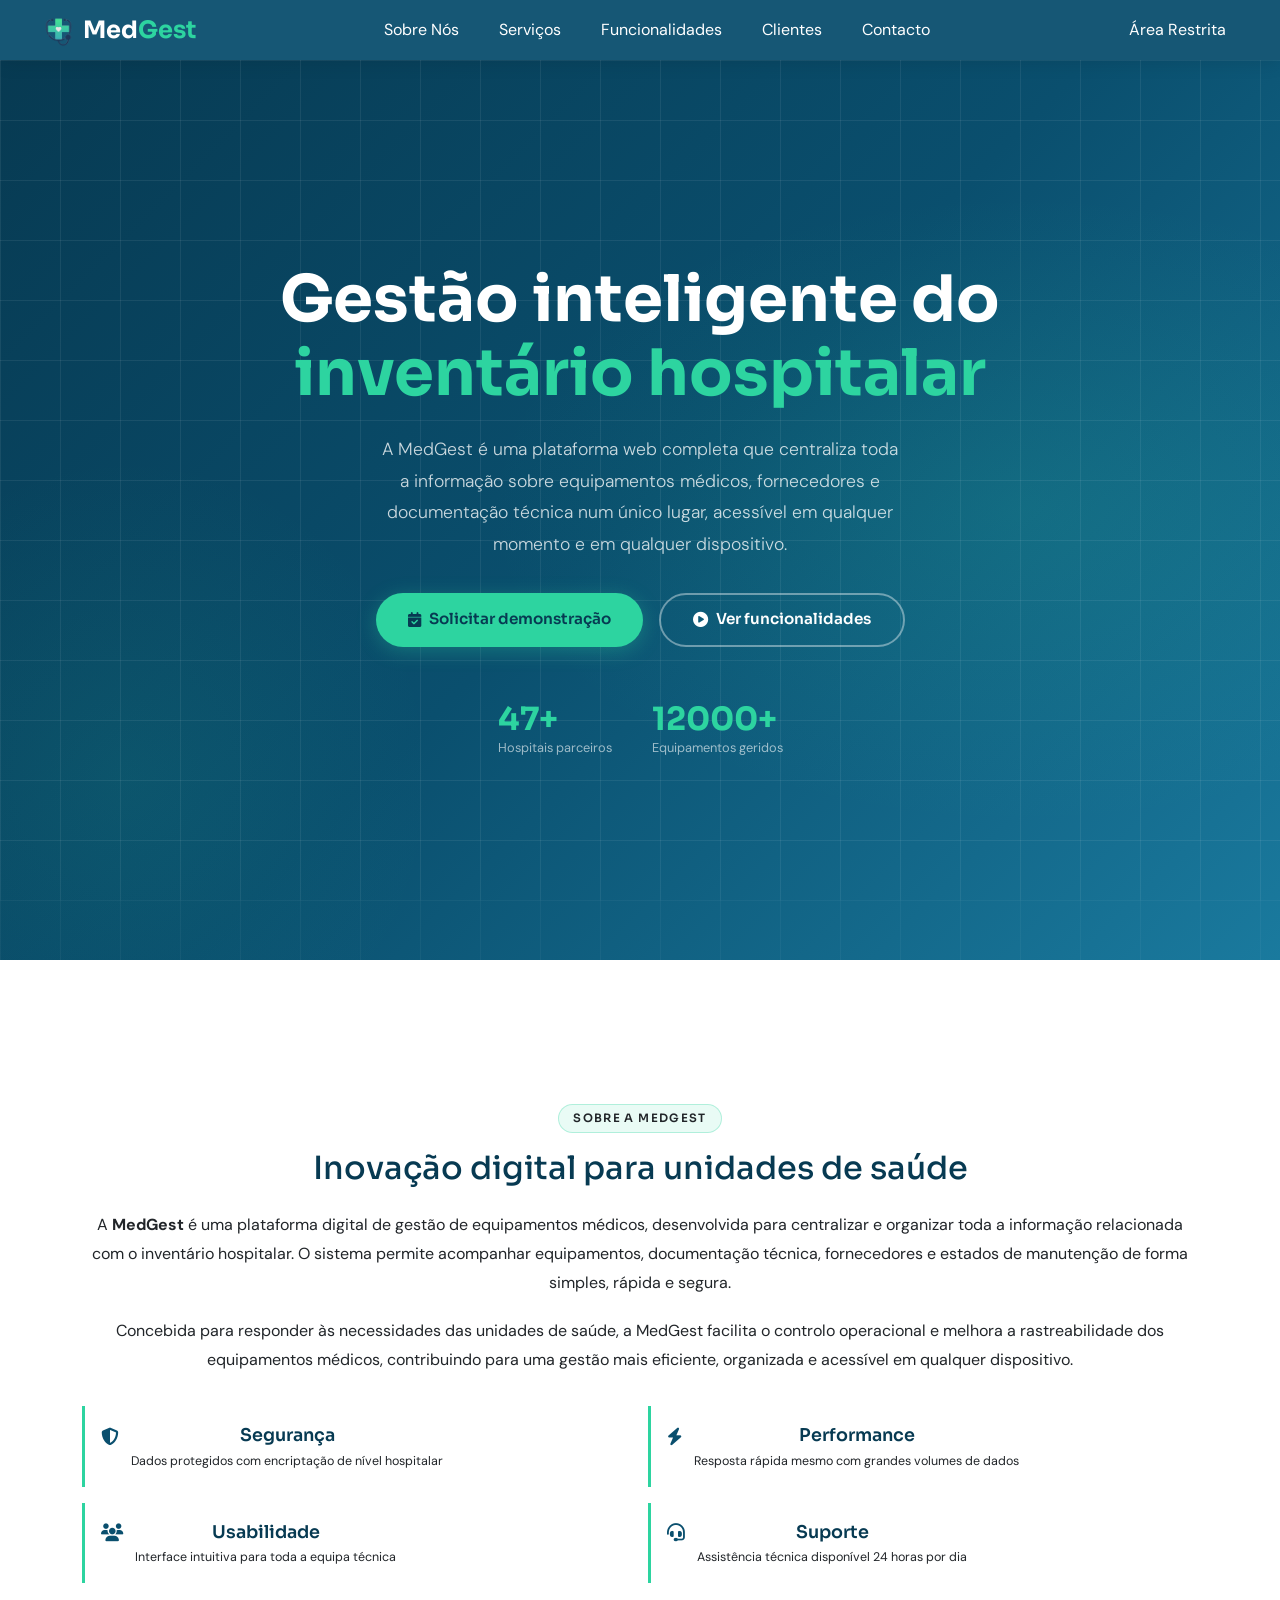
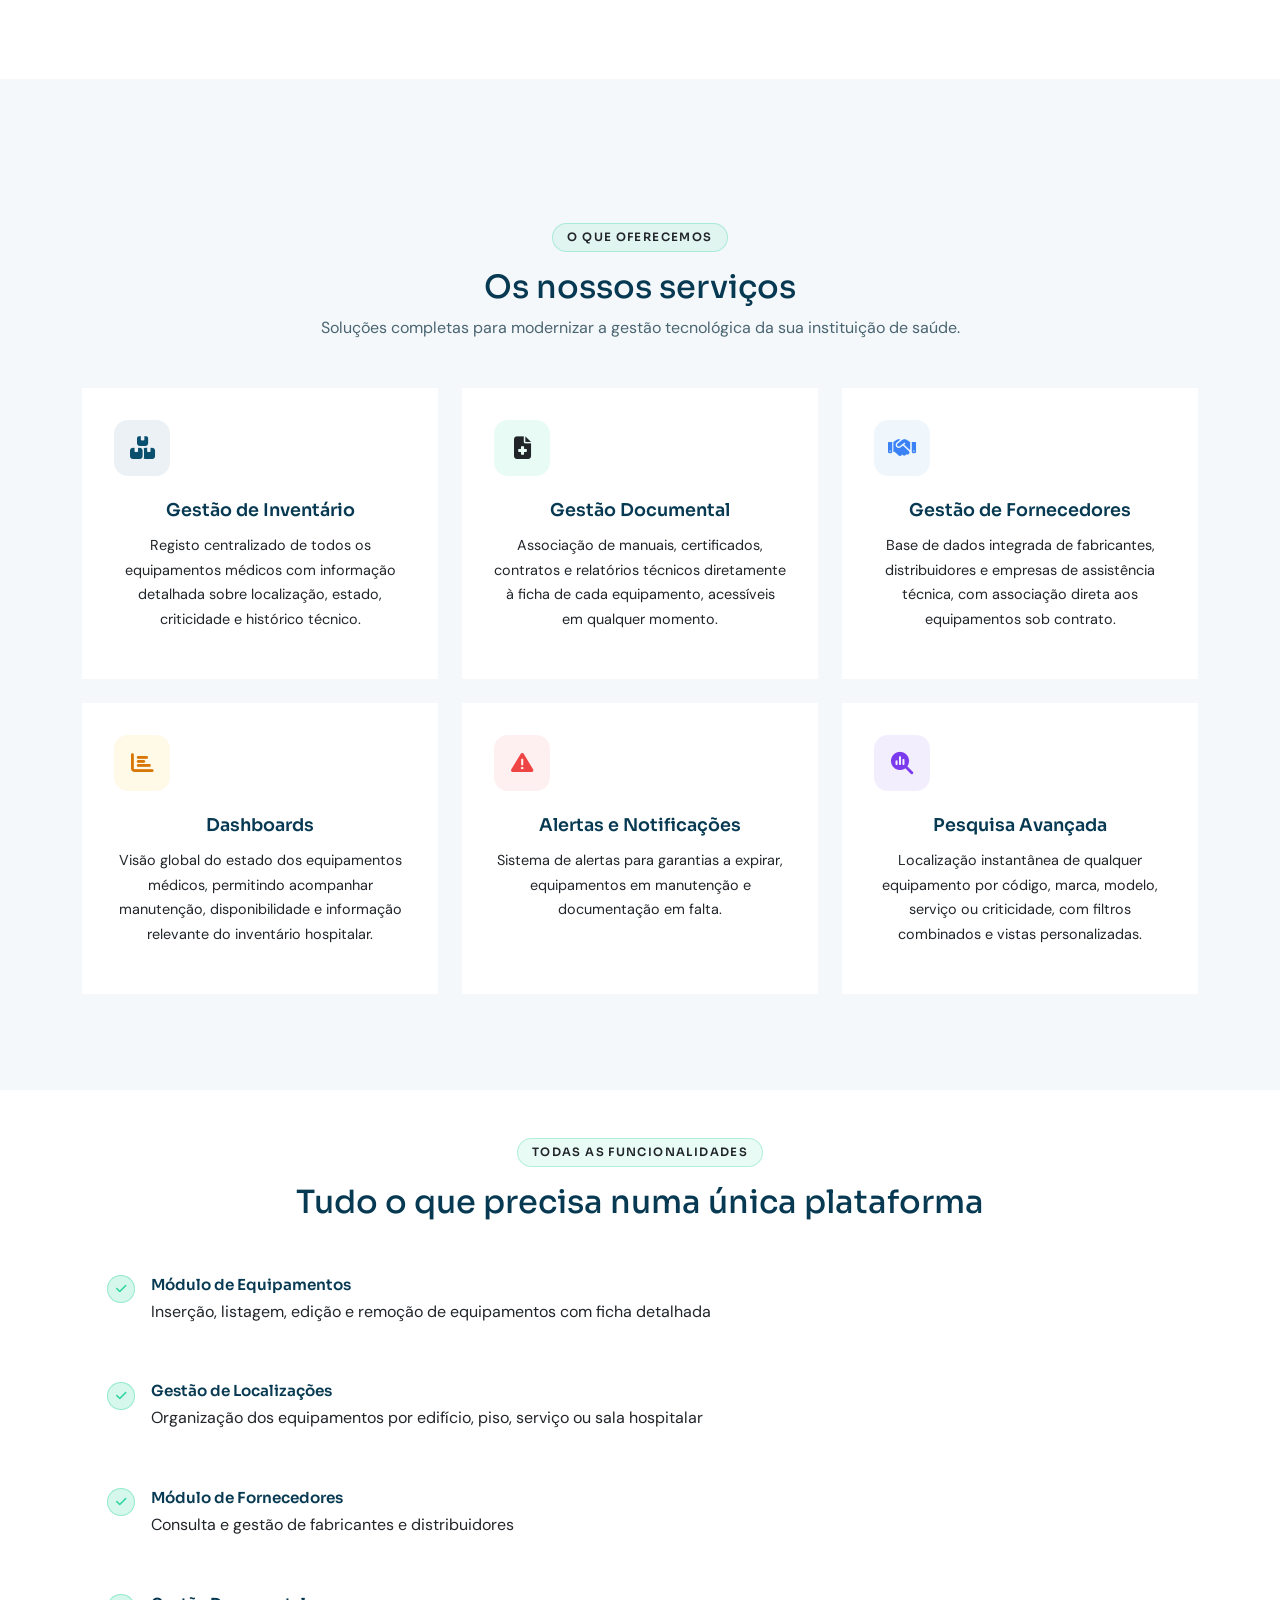
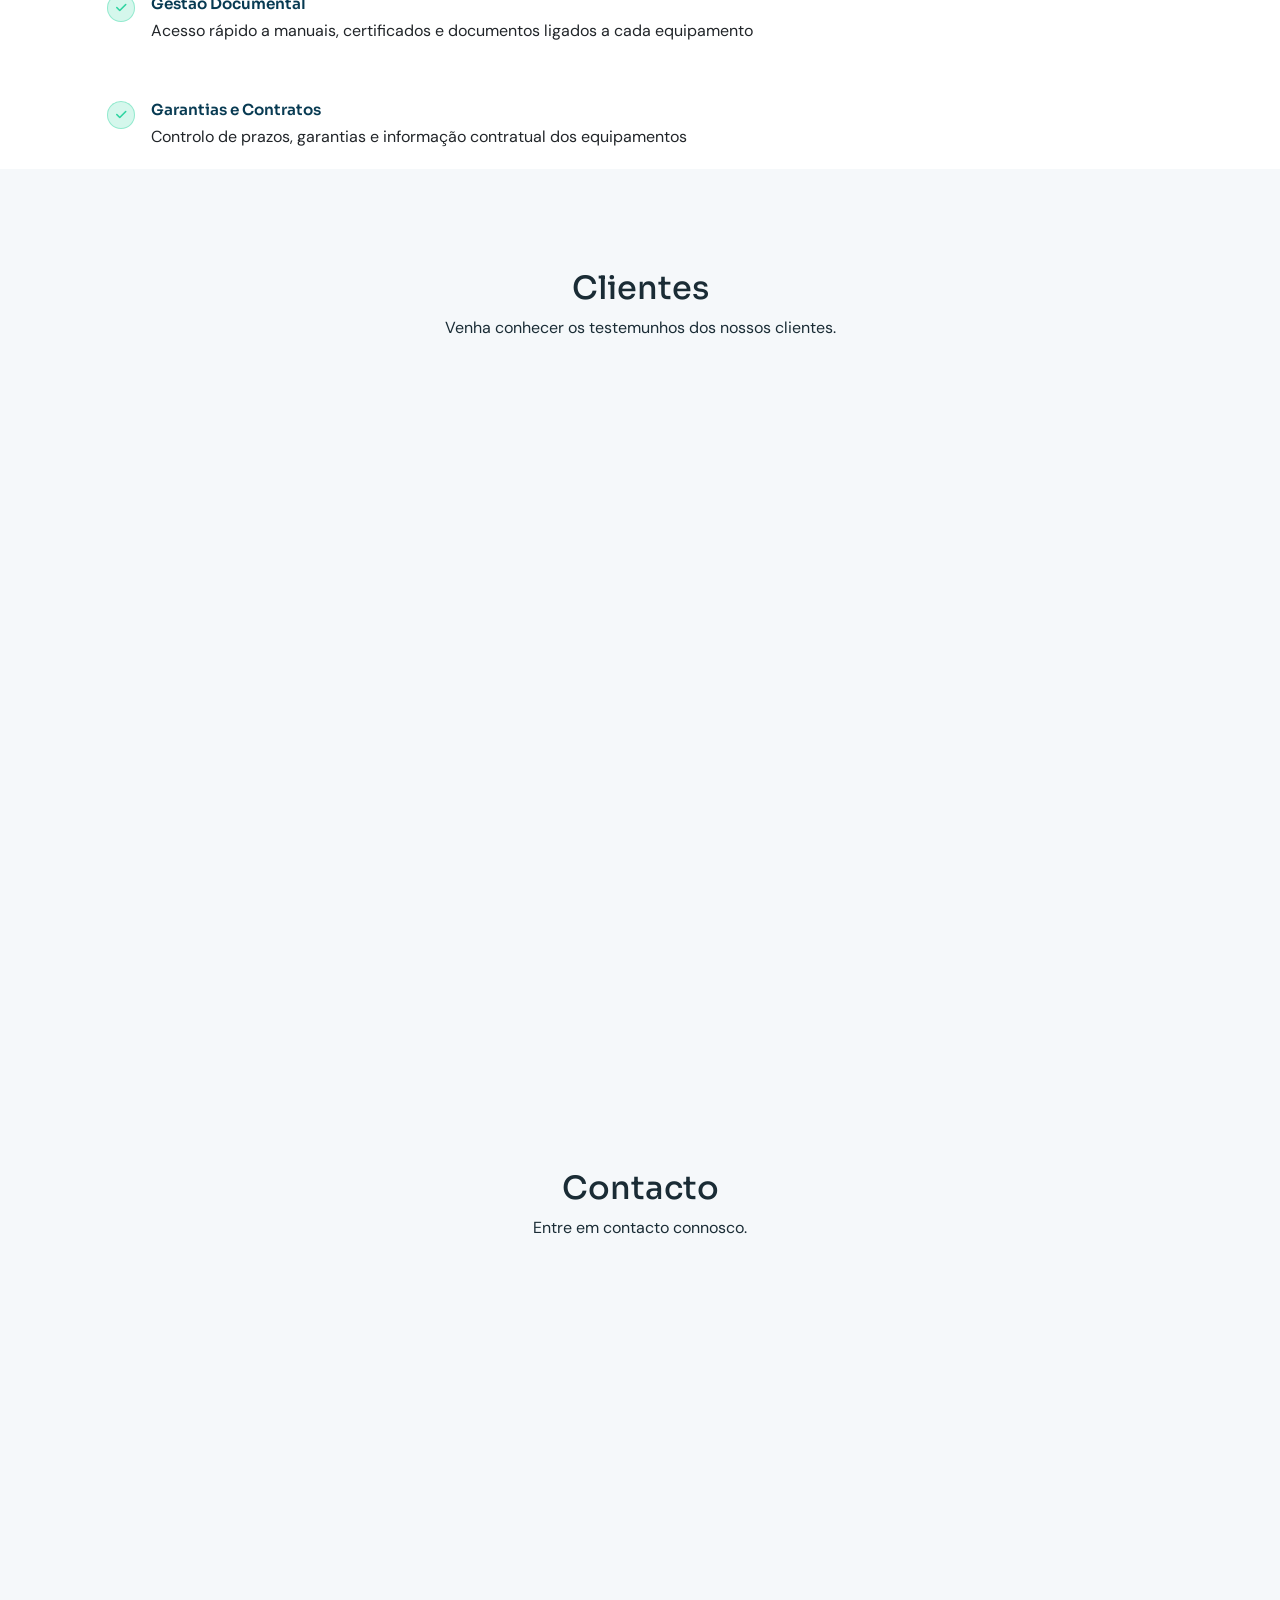
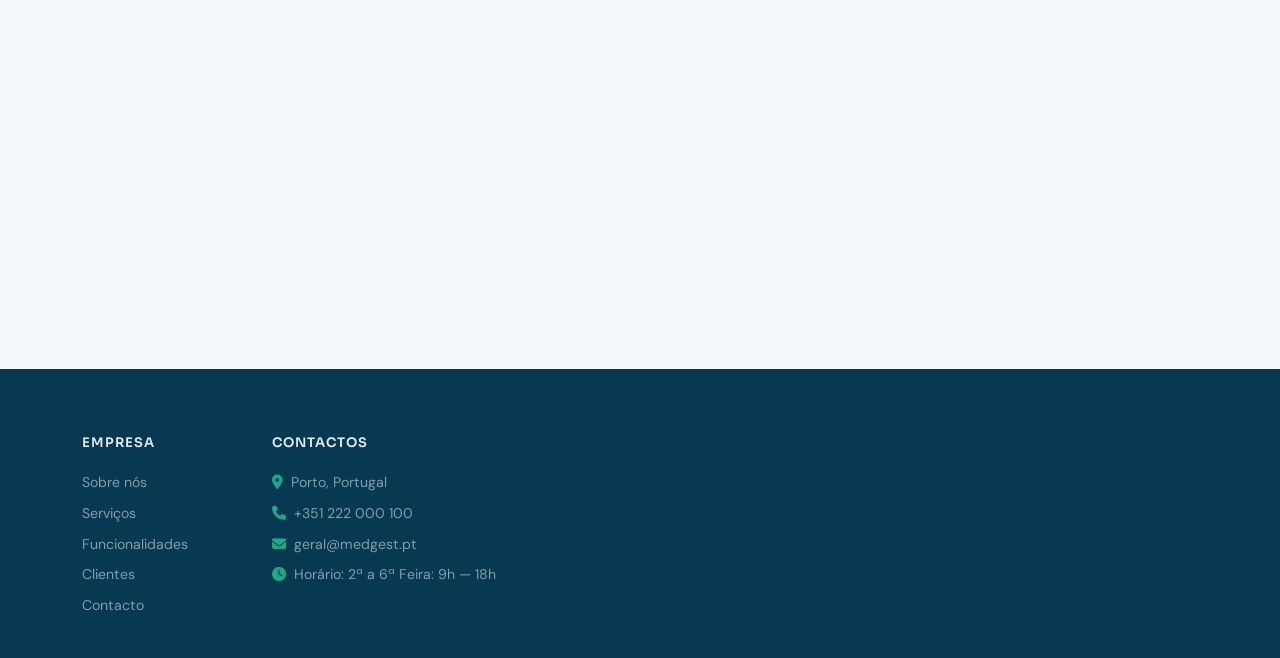
==== commit 810f9a6a: "Conteudo Funcionalidades - index" ====
--- a/public/index.html
+++ b/public/index.html
@@ -123,7 +123,7 @@
 
 
 
-    <!-- Seção "Sobre Nós" -->
+    <!-- Seção "SOBRE NÓS" -->
     <section id="sobre-nos" class="secao-sobre">
     <div class="container text-center">
       <div class="sobre-grid">
@@ -179,7 +179,7 @@
     </div>              
     </section>
 
-    <!-- Seção "Conteudo da pagina - Serviços" -->
+    <!-- Seção "Conteudo da pagina - SERVIÇOS" -->
     <section id="servicos" class="secao-servicos">
     <div class="container text-center">
       <div class="secao-etiqueta animar-entrada">O que oferecemos</div>
@@ -260,14 +260,52 @@
     </div>
   </section>
 
-    <!-- Seção "Conteudo da pagina" -->
-    <section class="container-texto-generico">
-        <article id="funcionalidades">
-            <h2>Funcionalidades</h2>
-            <p>Lorem ipsum dolor sit amet consectetur adipisicing elit. Eius dolorum assumenda illo,
-                reprehenderit, nisi dicta dignissimos optio quidem aperiam omnis adipisci labore similique? Doloremque
-                amet ab quis dolorum. Tempore, ipsum?</p>
-        </article>
+    <!-- Seção "Conteudo da pagina - FUNCIONALIDADES" -->
+    <section id="funcionalidades" class="secao-funcionalidades">
+    <div class="container text-center">
+      <div class="secao-etiqueta animar-entrada">Todas as funcionalidades</div>
+      <h2 class="secao-titulo animar-entrada" data-delay="100">  Tudo o que precisa numa única plataforma</h2>
+            <div class="func-lista">
+              <div class="func-item animar-entrada" data-delay="0">
+                <div class="func-check"><i class="fas fa-check"></i></div>
+                <div>
+                  <div class="func-texto-titulo">Módulo de Equipamentos</div>
+                  <div class="func-texto-desc">Inserção, listagem, edição e remoção de equipamentos com ficha detalhada</div>
+                </div>
+              </div>
+              <div class="func-item animar-entrada" data-delay="80">
+                <div class="func-check"><i class="fas fa-check"></i></div>
+                <div>
+                  <div class="func-texto-titulo">Gestão de Localizações</div>
+                  <div class="func-texto-desc">Organização dos equipamentos por edifício, piso, serviço ou sala hospitalar</div>
+                </div>
+              </div>
+              <div class="func-item animar-entrada" data-delay="160">
+                <div class="func-check"><i class="fas fa-check"></i></div>
+                <div>
+                  <div class="func-texto-titulo">Módulo de Fornecedores</div>
+                  <div class="func-texto-desc">Consulta e gestão de fabricantes e distribuidores</div>
+                </div>
+              </div>
+              <div class="func-item animar-entrada" data-delay="240">
+                <div class="func-check"><i class="fas fa-check"></i></div>
+                <div>
+                  <div class="func-texto-titulo">Gestão Documental</div>
+                  <div class="func-texto-desc">Acesso rápido a manuais, certificados e documentos ligados a cada equipamento</div>
+                </div>
+              </div>
+              <div class="func-item animar-entrada" data-delay="320">
+                <div class="func-check"><i class="fas fa-check"></i></div>
+                <div>
+                  <div class="func-texto-titulo">Garantias e Contratos</div>
+                  <div class="func-texto-desc">Controlo de prazos, garantias e informação contratual dos equipamentos</div>
+                </div>
+              </div>
+            </div>
+          </div>
+
+           
+        
     </section>
 
 
--- a/assets/css/1230824.css
+++ b/assets/css/1230824.css
@@ -298,6 +298,7 @@
   border: 1px solid rgba(45, 212, 160, 0.3);
   padding: 0.3rem 0.9rem;
   border-radius: 50px;
+  margin-top: 3rem;
   margin-bottom: 1rem;
 }
 .sobre-grid {
@@ -422,14 +423,66 @@
   line-height: 1.7;
 }
 
-
-
-
-
-
-
-
-
+/* SECÇÃO FUNCIONALIDADES */
+.secao-funcionalidades::before {
+  content: '';
+  position: absolute;
+  inset: 0;
+  background-image:
+    linear-gradient(rgba(255,255,255,0.03) 1px, transparent 1px),
+    linear-gradient(90deg, rgba(255,255,255,0.03) 1px, transparent 1px);
+  background-size: 60px 60px;
+  
+}
+.funcionalidades-conteudo {
+  position: relative;
+  z-index: 1;
+  margin-top: 6rem;
+}
+.func-lista {
+  display: flex;
+  flex-direction: column;
+  gap: 1rem;
+  margin-top: 2rem;
+}
+.func-item {
+  display: flex;
+  align-items: flex-start;
+  gap: 1rem;
+  padding: 1.2rem 1.5rem;
+  background: rgba(255,255,255,0.06);
+  border: 1px solid rgba(255,255,255,0.1);
+  border-radius: var(--raio);
+  transition: var(--transicao);
+  cursor: default;
+}
+.func-item:hover {
+  background: rgba(255,255,255,0.1);
+  border-color: rgba(45,212,160,0.3);
+  transform: translateX(6px);
+}
+.func-check {
+  width: 28px;
+  height: 28px;
+  background: rgba(45,212,160,0.2);
+  border: 1px solid rgba(45,212,160,0.4);
+  border-radius: 50%;
+  display: flex;
+  align-items: center;
+  justify-content: center;
+  color: var(--cor-acento);
+  font-size: 0.75rem;
+  flex-shrink: 0;
+  margin-top: 0.1rem;
+}
+.func-texto-titulo {
+  font-family: var(--fonte-titulo);
+  font-size: 0.95rem;
+  font-weight: 600;
+  color:  #073a52;
+  margin-bottom: 0.2rem;
+  text-align: left;
+}
 
 
 /* Estilos para o Rodapé */
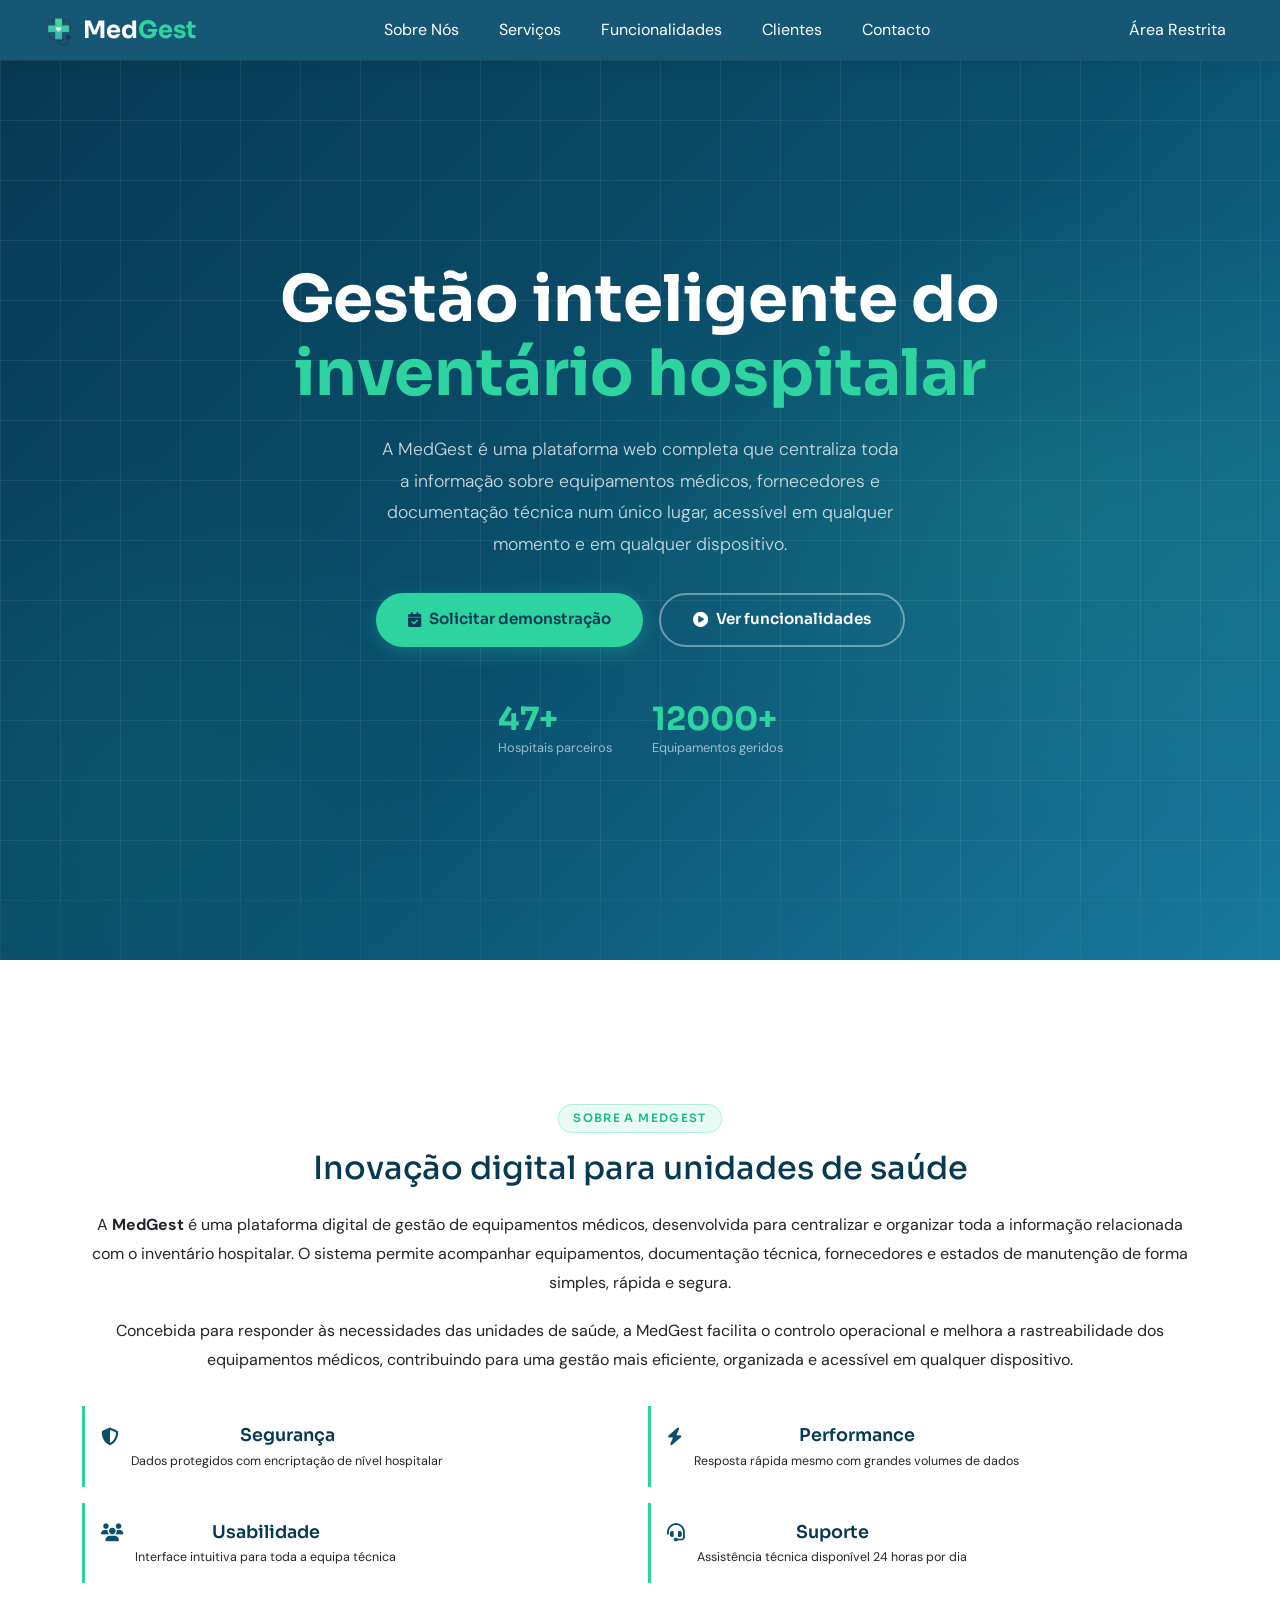
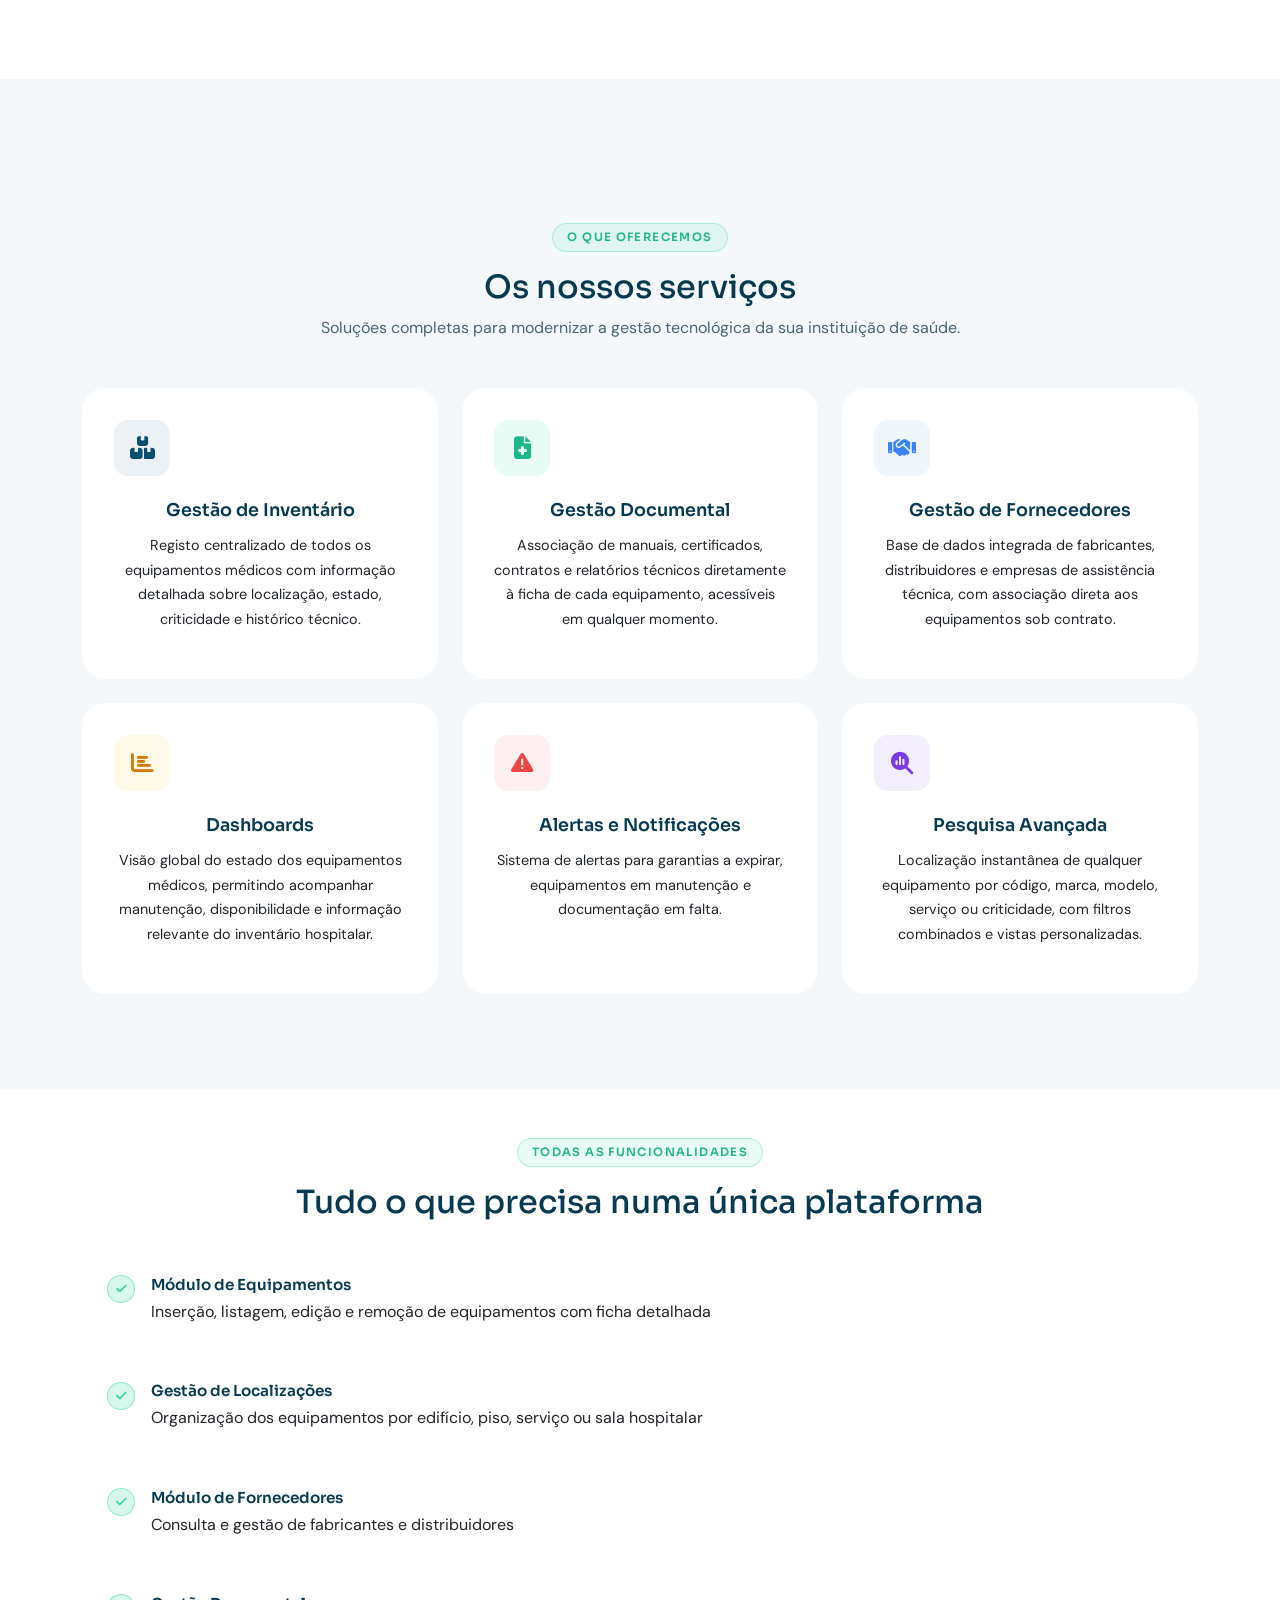
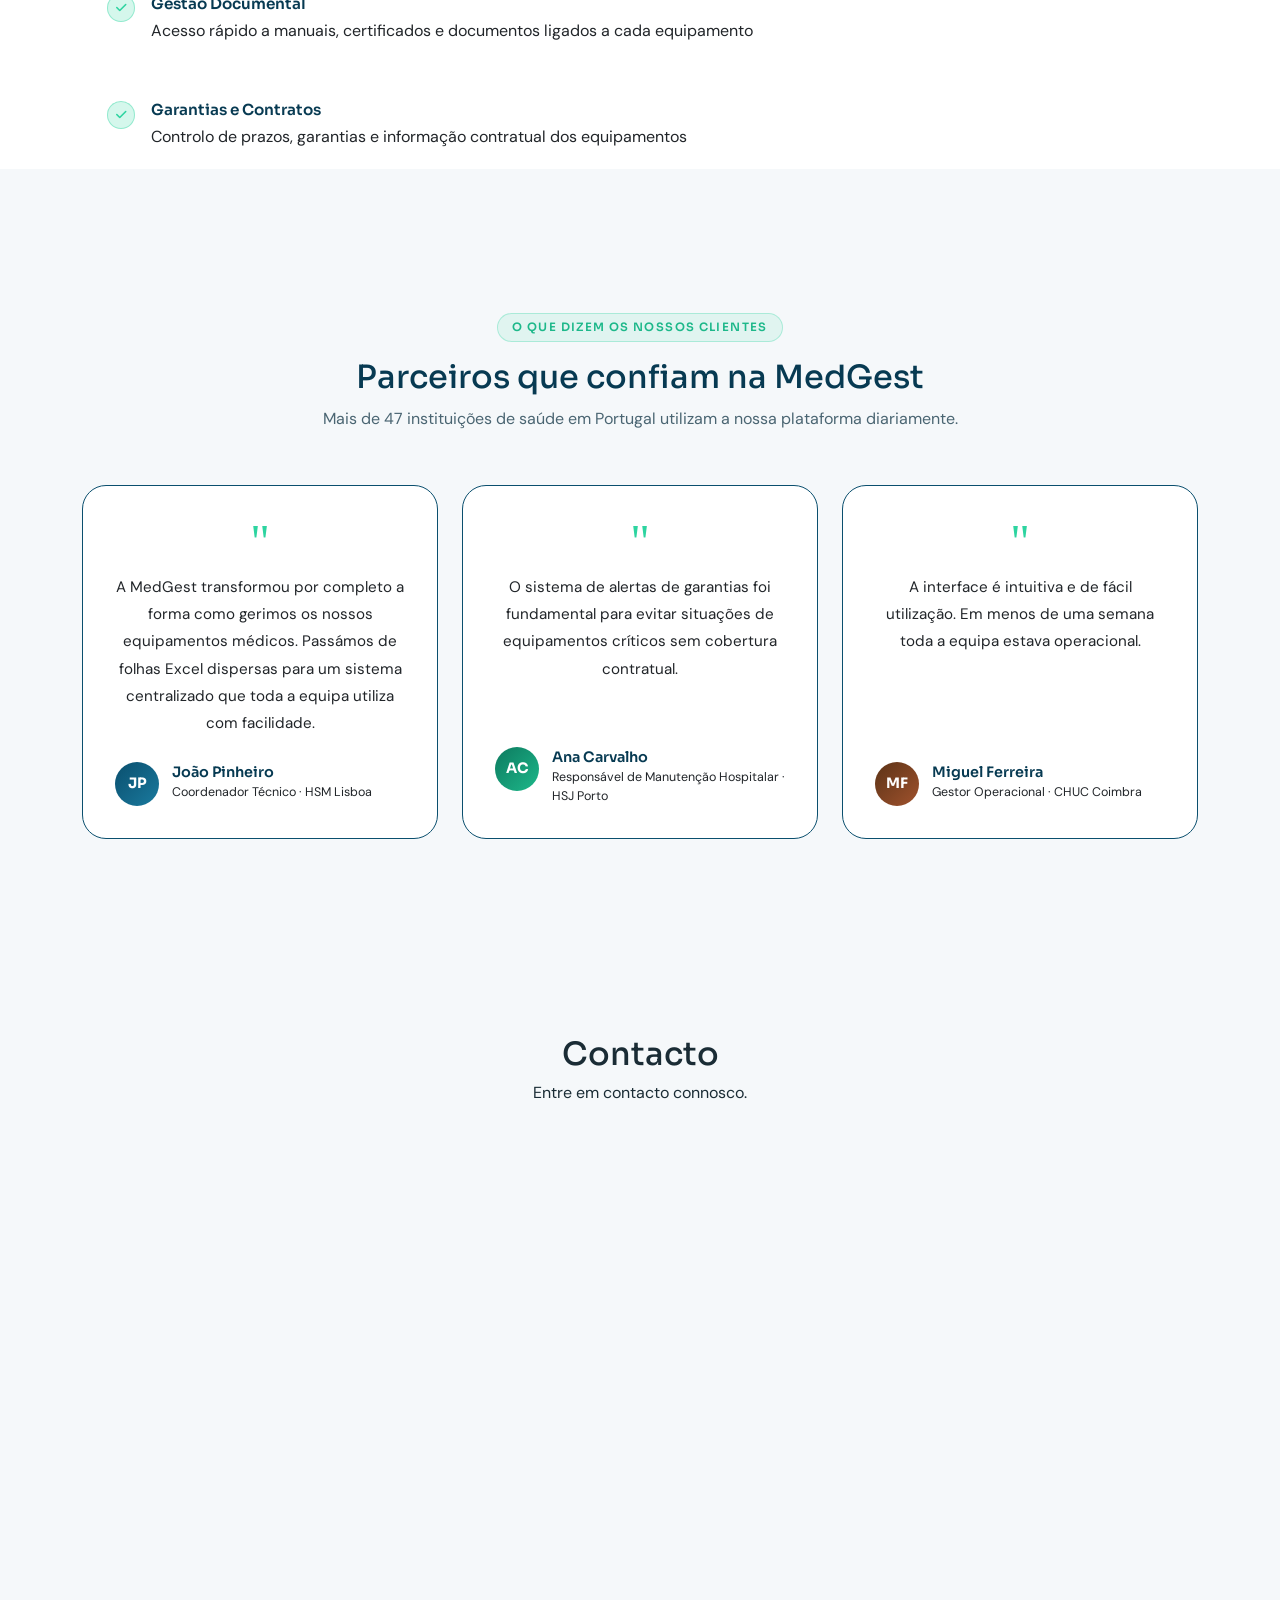
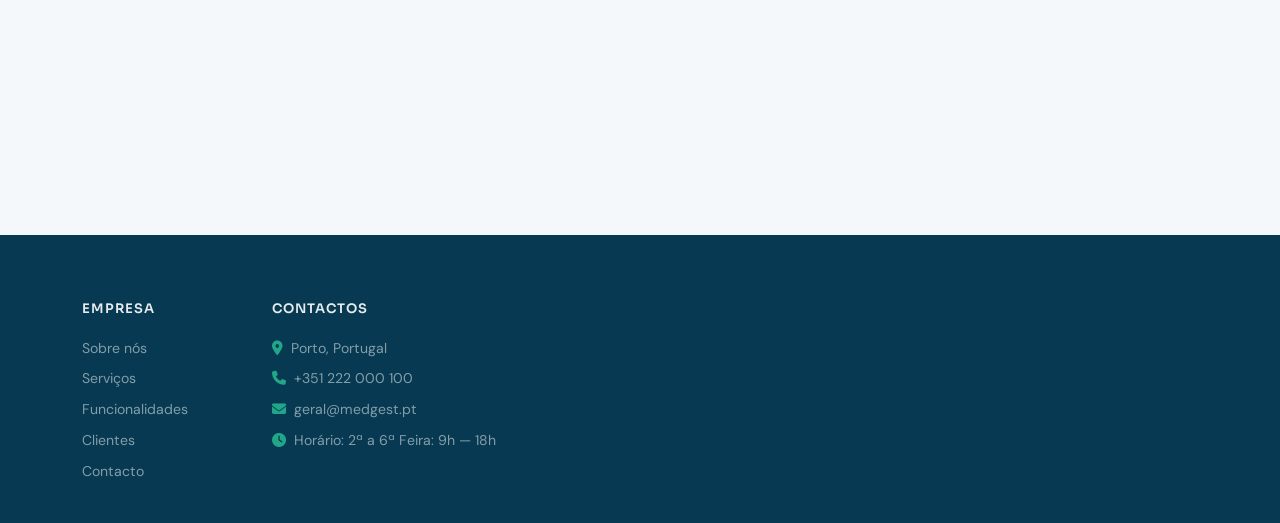
==== commit 8dd27e30: "Conteudo Secção Clientes - index" ====
--- a/public/index.html
+++ b/public/index.html
@@ -54,7 +54,7 @@
                         <a class="nav-link nav-link-medgest" href="#funcionalidades">Funcionalidades</a>
                     </li>
                     <li class="nav-item">
-                        <a class="nav-link nav-link-medgest" href="#clientes">Clientes</a>
+                        <a class="nav-link nav-link-medgest" href="#testemunhos">Clientes</a>
                     </li>
                     <li class="nav-item">
                         <a class="nav-link nav-link-medgest" href="#contacto">Contacto</a>
@@ -309,13 +309,72 @@
     </section>
 
 
-    <!-- Seção "Conteudo da pagina - Clientes" -->
-    <section class="container-texto-generico" id="clientes">
-        <section>
-            <h2>Clientes</h2>
-            <p>Venha conhecer os testemunhos dos nossos clientes.</p>
-        </section>
-    </section>
+    <!-- Seção "Conteudo da pagina - CLIENTES" -->
+    <section id="testemunhos" class="secao-testemunhos">
+    <div class="container text-center">
+      <div class="secao-etiqueta animar-entrada">O que dizem os nossos clientes</div>
+      <h2 class="secao-titulo animar-entrada" data-delay="100">Parceiros que confiam na MedGest</h2>
+      <p class="secao-subtitulo animar-entrada" data-delay="150">
+        Mais de 47 instituições de saúde em Portugal utilizam a nossa plataforma diariamente.
+      </p>
+
+      <div class="row g-4 mt-2">
+
+        <div class="col-md-4 animar-entrada" data-delay="0">
+          <div class="testemunho-cartao">
+            <div class="testemunho-aspas">"</div>
+            <p class="testemunho-texto">
+              A MedGest transformou por completo a forma como gerimos os nossos equipamentos médicos.
+              Passámos de folhas Excel dispersas para um sistema centralizado que toda a equipa
+              utiliza com facilidade.
+            </p>
+            <div class="testemunho-autor">
+              <div class="testemunho-avatar" style="background: linear-gradient(135deg, var(--cor-primaria), var(--cor-primaria-clara));">JP</div>
+              <div>
+                <div class="testemunho-nome">João Pinheiro</div>
+                <div class="testemunho-cargo">Coordenador Técnico · HSM Lisboa</div>
+              </div>
+            </div>
+          </div>
+        </div>
+
+        <div class="col-md-4 animar-entrada" data-delay="100">
+          <div class="testemunho-cartao">
+            <div class="testemunho-aspas">"</div>
+            <p class="testemunho-texto">
+              O sistema de alertas de garantias foi fundamental para evitar situações de
+              equipamentos críticos sem cobertura contratual.
+            </p>
+            <div class="testemunho-autor">
+              <div class="testemunho-avatar" style="background: linear-gradient(135deg, #0d7a5f, var(--cor-acento-escuro));">AC</div>
+              <div>
+                <div class="testemunho-nome">Ana Carvalho</div>
+                <div class="testemunho-cargo">Responsável de Manutenção Hospitalar · HSJ Porto</div>
+              </div>
+            </div>
+          </div>
+        </div>
+
+        <div class="col-md-4 animar-entrada" data-delay="200">
+          <div class="testemunho-cartao">
+            <div class="testemunho-aspas">"</div>
+            <p class="testemunho-texto">
+              A interface é intuitiva e de fácil utilização. Em menos de
+              uma semana toda a equipa estava operacional.
+            </p>
+            <div class="testemunho-autor">
+              <div class="testemunho-avatar" style="background: linear-gradient(135deg, #5c3317, #a0522d);">MF</div>
+              <div>
+                <div class="testemunho-nome">Miguel Ferreira</div>
+                <div class="testemunho-cargo">Gestor Operacional · CHUC Coimbra</div>
+              </div>
+            </div>
+          </div>
+        </div>
+
+      </div>
+    </div>
+  </section>
 
     <!-- Seção "Conteudo da pagina - Contacto" -->
     <section class="container-texto-generico" id="contacto">
@@ -336,7 +395,7 @@
                         <li><a href="#sobre-nos">Sobre nós</a></li>
                         <li><a href="#servicos">Serviços</a></li>
                         <li><a href="#funcionalidades">Funcionalidades</a></li>
-                        <li><a href="#clientes">Clientes</a></li>
+                        <li><a href="#testemunhos">Clientes</a></li>
                         <li><a href="#contacto">Contacto</a></li>
                     </ul>
                 </div>
--- a/assets/css/1230824.css
+++ b/assets/css/1230824.css
@@ -20,12 +20,14 @@
   --cor-acento: #2dd4a0;   /* Cor de destaque (verde para botões e realces) */
   --cor-fundo: #f5f8fa;  /* Cor de fundo geral da página */
   --cor-texto: #1a2c35;  /* Cor do texto principal */
+  --cor-acento-escuro: #1db88a;
   --branco: #ffffff;
   --cor-primaria-clara: #1a7a9e;
   --cor-branco: #ffffff;
   --fonte-titulo: 'Sora', sans-serif;
   --fonte-corpo: 'DM Sans', sans-serif;
   --transicao: all 0.3s ease;
+  --raio-grande: 24px;
 }
 
 /* NAVBAR*/
@@ -483,6 +485,72 @@
   margin-bottom: 0.2rem;
   text-align: left;
 }
+
+/* SECÇÃO TESTEMUNHOS */
+.secao-testemunhos {
+  padding: 6rem 0;
+  background: var(--cor-fundo);
+}
+.testemunho-cartao {
+  background: #ffffff;
+  display: flex;
+  flex-direction: column;
+  border-radius: var(--raio-grande);
+  padding: 2rem;
+  border: 1px solid #0a4f6e;
+  height: 100%;
+  position: relative;
+  transition: var(--transicao);
+}
+.testemunho-cartao:hover {
+  box-shadow: var(--sombra-media);
+  transform: translateY(-4px);
+}
+.testemunho-aspas {
+  font-size: 3rem;
+  color: var(--cor-acento);
+  font-family: Georgia, serif;
+  line-height: 1;
+  margin-bottom: 0.5rem;
+}
+.testemunho-texto {
+  font-size: 0.95rem;
+  color: var(--cor-texto-suave);
+  line-height: 1.8;
+  margin-bottom: 1.5rem;
+}
+.testemunho-autor {
+  display: flex;
+  align-items: flex-start;
+  gap: 0.8rem;
+  margin-top: auto;
+  text-align: left;
+}
+.testemunho-avatar {
+  width: 44px;
+  height: 44px;
+  border-radius: 50%;
+  display: flex;
+  align-items: center;
+  justify-content: center;
+  font-family: var(--fonte-titulo);
+  font-weight: 700;
+  font-size: 0.9rem;
+  color: white;
+  flex-shrink: 0;
+}
+.testemunho-nome {
+  font-family: var(--fonte-titulo);
+  font-size: 0.9rem;
+  font-weight: 600;
+  color: var(--cor-primaria-escura);
+  
+}
+.testemunho-cargo {
+  font-size: 0.78rem;
+  color: var(--cor-texto-suave);
+}
+
 
 
 /* Estilos para o Rodapé */
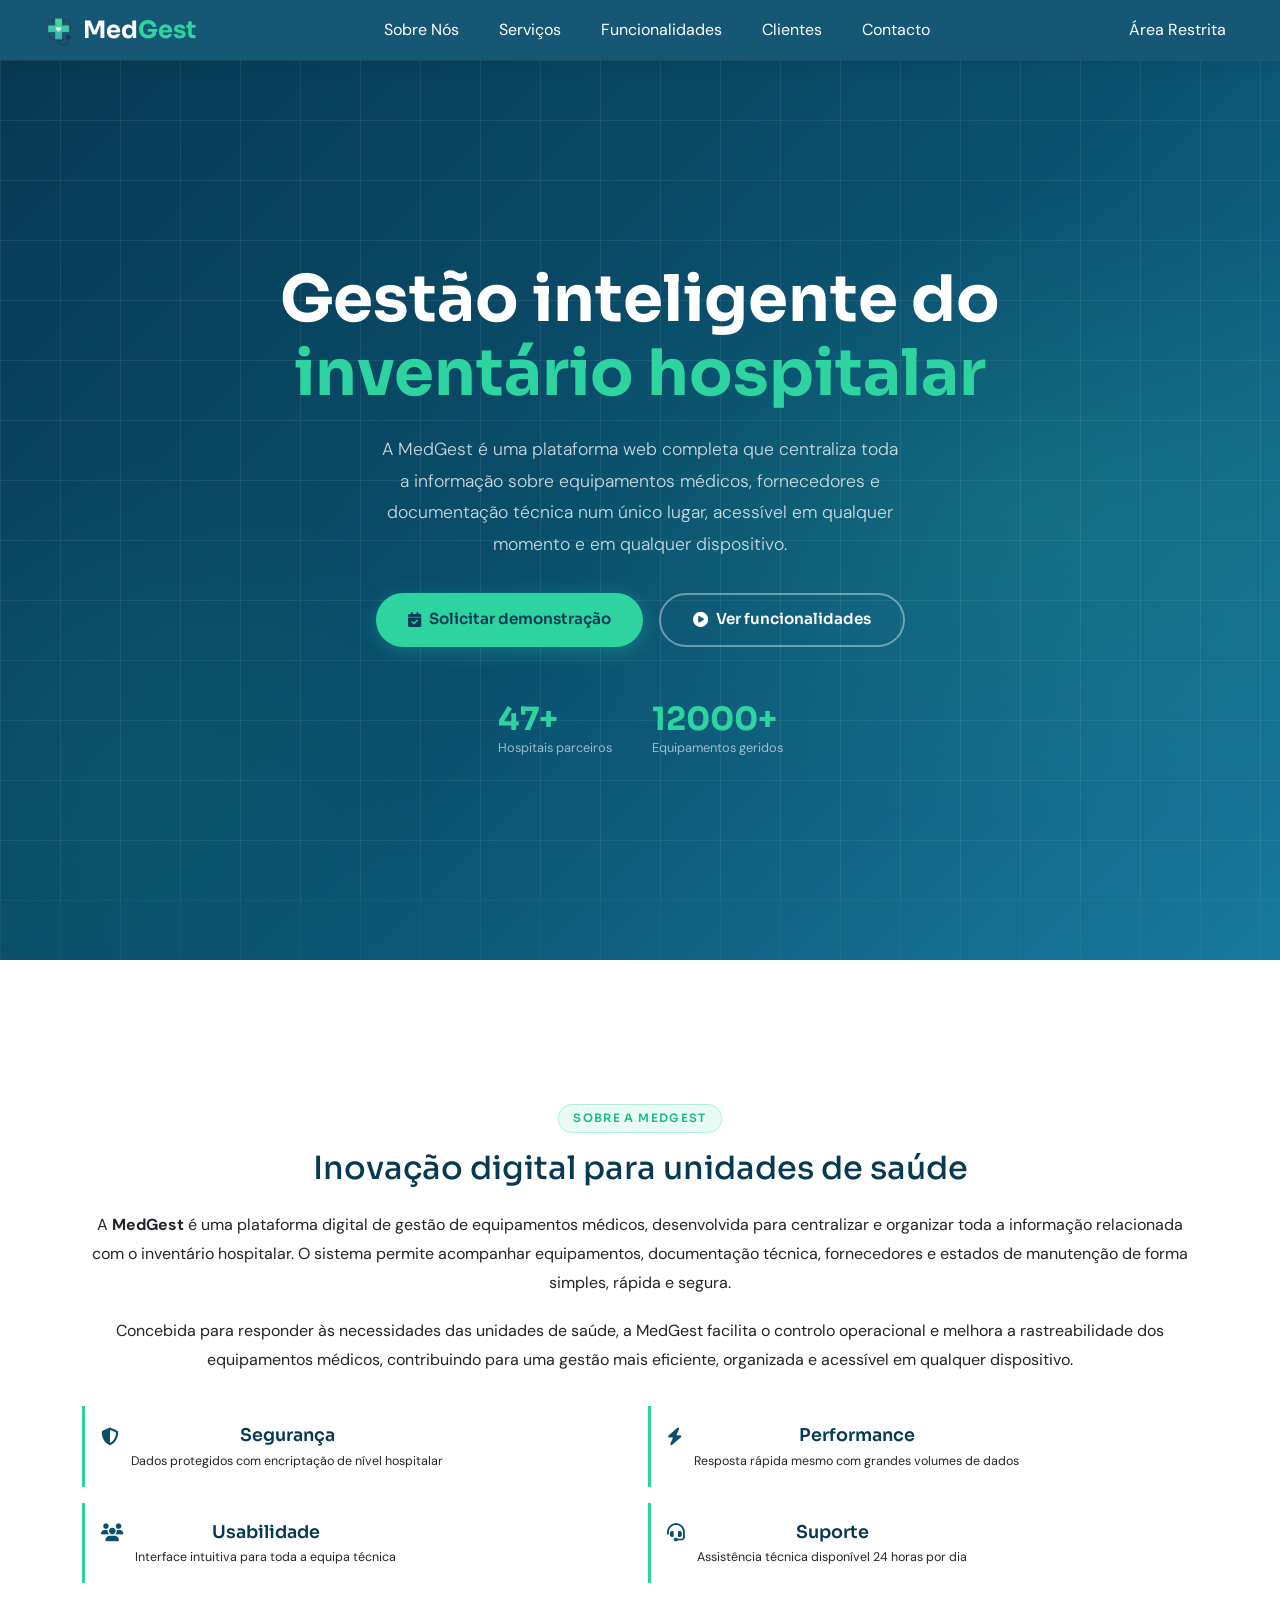
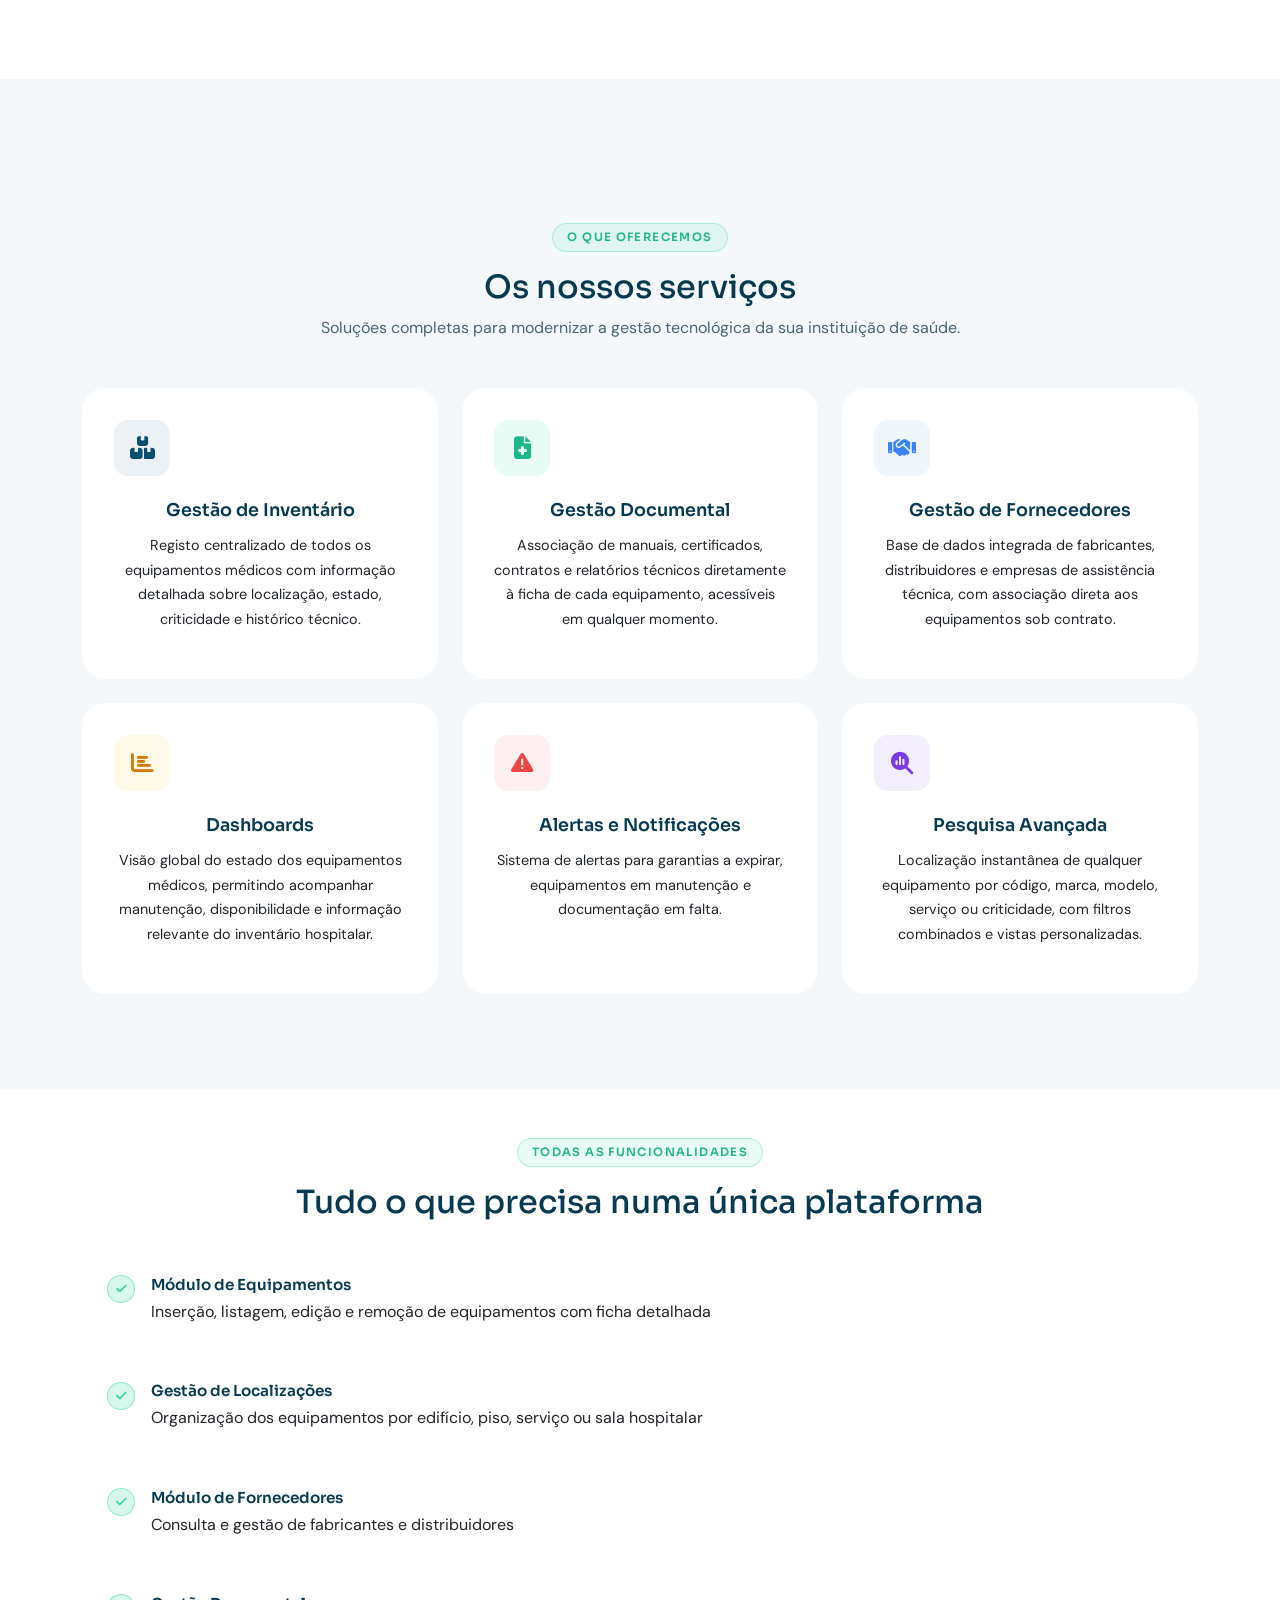
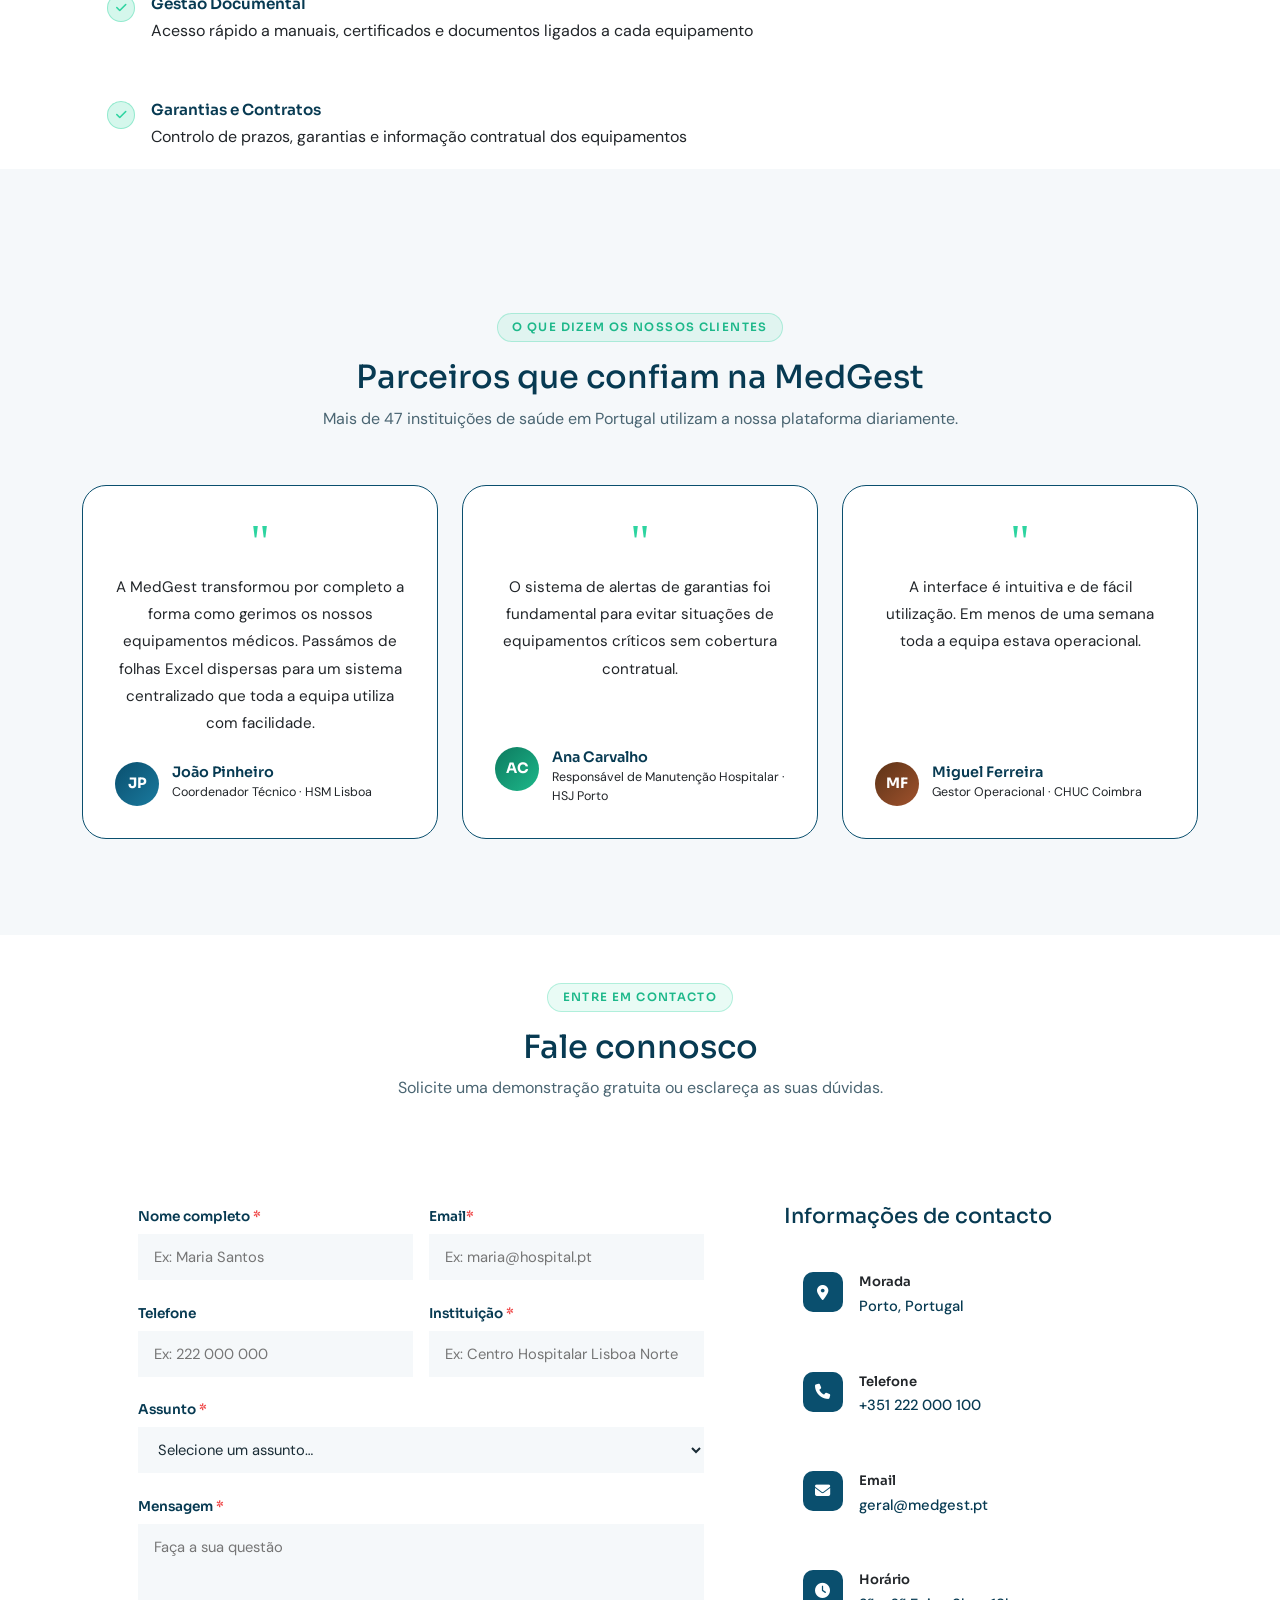
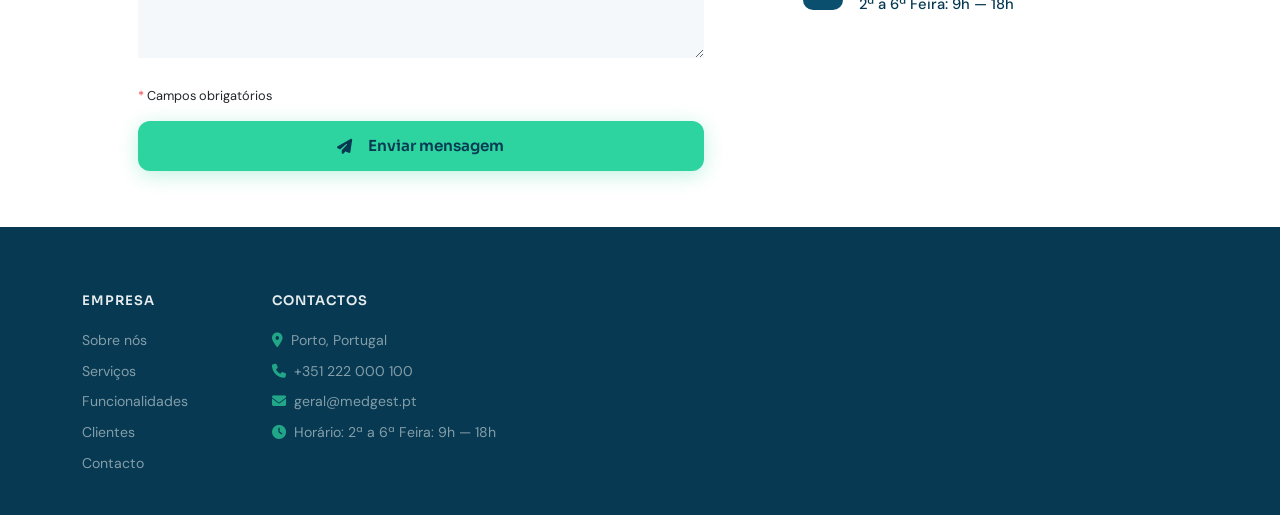
==== commit 9a60b004: "Conteudo Secção Contactos - Index" ====
--- a/public/index.html
+++ b/public/index.html
@@ -376,13 +376,122 @@
     </div>
   </section>
 
-    <!-- Seção "Conteudo da pagina - Contacto" -->
-    <section class="container-texto-generico" id="contacto">
-        <section>
-            <h2>Contacto</h2>
-            <p>Entre em contacto connosco.</p>
-        </section>
-    </section>
+    <!-- Seção "Conteudo da pagina - CONTACTO" -->
+     <section id="contacto" class="secao-contacto">
+    <div class="container">
+      <div class="text-center mb-5">
+        <div class="secao-etiqueta animar-entrada">Entre em contacto</div>
+        <h2 class="secao-titulo animar-entrada" data-delay="100">Fale connosco</h2>
+        <p class="secao-subtitulo animar-entrada" data-delay="150">
+          Solicite uma demonstração gratuita ou esclareça as suas dúvidas.
+        </p>
+      </div>
+
+      <div class="contacto-wrapper animar-entrada" data-delay="100">
+        <div class="row g-5">
+
+            <!-- Formulário -->
+          <div class="col-lg-7">
+            <form id="formContacto" novalidate>
+              <div class="row g-3">
+                <div class="col-md-6">
+                  <label class="form-label-medgest" for="nome">Nome completo <span style="color:#ef4444;">*</span></label>
+                  <input type="text" id="nome" class="form-control-medgest" required
+                         placeholder="Ex: Maria Santos" aria-describedby="msg-nome" />
+                  <div id="msg-nome" class="form-controle-mensagem" aria-live="polite"></div>
+                </div>
+                <div class="col-md-6">
+                  <label class="form-label-medgest" for="email">Email<span style="color:#ef4444;">*</span></label>
+                  <input type="email" id="email" class="form-control-medgest" required
+                         placeholder="Ex: maria@hospital.pt" aria-describedby="msg-email" />
+                  <div id="msg-email" class="form-controle-mensagem" aria-live="polite"></div>
+                </div>
+                <div class="col-md-6">
+                  <label class="form-label-medgest" for="telefone">Telefone</label>
+                  <input type="tel" id="telefone" class="form-control-medgest"
+                         placeholder="Ex: 222 000 000" aria-describedby="msg-telefone" />
+                  <div id="msg-telefone" class="form-controle-mensagem" aria-live="polite"></div>
+                </div>
+                <div class="col-md-6">
+                  <label class="form-label-medgest" for="instituicao">Instituição <span style="color:#ef4444;">*</span></label>
+                  <input type="text" id="instituicao" class="form-control-medgest" required
+                         placeholder="Ex: Centro Hospitalar Lisboa Norte" aria-describedby="msg-instituicao" />
+                  <div id="msg-instituicao" class="form-controle-mensagem" aria-live="polite"></div>
+                </div>
+                <div class="col-12">
+                  <label class="form-label-medgest" for="assunto">Assunto <span style="color:#ef4444;">*</span></label>
+                  <select id="assunto" class="form-control-medgest" required aria-describedby="msg-assunto">
+                    <option value="">Selecione um assunto…</option>
+                    <option value="demo">Solicitar demonstração</option>
+                    <option value="orcamento">Pedido de orçamento</option>
+                    <option value="suporte">Suporte técnico</option>
+                    <option value="outro">Outro</option>
+                  </select>
+                  <div id="msg-assunto" class="form-controle-mensagem" aria-live="polite"></div>
+                </div>
+                <div class="col-12">
+                  <label class="form-label-medgest" for="mensagem">Mensagem <span style="color:#ef4444;">*</span></label>
+                  <textarea id="mensagem" class="form-control-medgest" required rows="5"
+                            placeholder="Faça a sua questão" aria-describedby="msg-mensagem"></textarea>
+                  <div id="msg-mensagem" class="form-controle-mensagem" aria-live="polite"></div>
+                </div>
+                <div class="col-12">
+                  <p style="font-size: 0.8rem; color: var(--cor-texto-suave); margin-bottom: 1rem;">
+                    <span style="color:#ef4444;">*</span> Campos obrigatórios
+                  </p>
+                  <button type="submit" class="btn-primario w-100" style="border-radius: 12px; justify-content: center;">
+                    <i class="fas fa-paper-plane me-2"></i>Enviar mensagem
+                  </button>
+                </div>
+              </div>
+            </form>
+          </div>
+
+          <!-- Informação de contacto -->
+          <div class="col-lg-5">
+            <div class="contacto-info">
+              <h3 style="font-size: 1.3rem; margin-bottom: 1.5rem; color: var(--cor-primaria-escura);">
+                Informações de contacto
+              </h3>
+
+              <div class="contacto-info-item">
+                <div class="contacto-icone"><i class="fas fa-location-dot"></i></div>
+                <div>
+                  <div class="contacto-detalhe-titulo">Morada</div>
+                  <div class="contacto-detalhe-valor">Porto, Portugal</div>
+                </div>
+              </div>
+
+              <div class="contacto-info-item">
+                <div class="contacto-icone"><i class="fas fa-phone"></i></div>
+                <div>
+                  <div class="contacto-detalhe-titulo">Telefone</div>
+                  <div class="contacto-detalhe-valor">+351 222 000 100</div>
+                </div>
+              </div>
+
+              <div class="contacto-info-item">
+                <div class="contacto-icone"><i class="fas fa-envelope"></i></div>
+                <div>
+                  <div class="contacto-detalhe-titulo">Email</div>
+                  <div class="contacto-detalhe-valor">geral@medgest.pt</div>
+                </div>
+              </div>
+
+              <div class="contacto-info-item">
+                <div class="contacto-icone"><i class="fas fa-clock"></i></div>
+                <div>
+                  <div class="contacto-detalhe-titulo">Horário</div>
+                  <div class="contacto-detalhe-valor">2ª a 6ª Feira: 9h — 18h</div>
+                </div>
+              </div>
+            </div>
+          </div>
+
+        </div>
+      </div>
+    </div>
+  </section>
 
 
     <!-- Rodapé -->
--- a/assets/css/1230824.css
+++ b/assets/css/1230824.css
@@ -551,6 +551,96 @@
   color: var(--cor-texto-suave);
 }
 
+/* SECÇÃO CONTACTO */
+.contacto-wrapper {
+  background: var(--cor-branco);
+  border-radius: var(--raio-grande);
+  padding: 3.5rem;
+  box-shadow: var(--sombra-suave);
+  border: 1px solid var(--cor-borda);
+}
+.form-label-medgest {
+  font-family: var(--fonte-titulo);
+  font-size: 0.85rem;
+  font-weight: 600;
+  color: var(--cor-primaria-escura);
+  margin-bottom: 0.4rem;
+}
+.form-control-medgest {
+  border: 1.5px solid var(--cor-borda);
+  border-radius: var(--raio);
+  padding: 0.75rem 1rem;
+  font-family: var(--fonte-corpo);
+  font-size: 0.92rem;
+  color: var(--cor-texto);
+  background: var(--cor-fundo);
+  transition: var(--transicao);
+  width: 100%;
+}
+.form-control-medgest:focus {
+  outline: none;
+  border-color: var(--cor-primaria-clara);
+  background: var(--cor-branco);
+  box-shadow: 0 0 0 3px rgba(26, 122, 158, 0.12);
+}
+.form-control-medgest.erro {
+  border-color: #ef4444;
+  box-shadow: 0 0 0 3px rgba(239, 68, 68, 0.1);
+}
+.form-controle-mensagem {
+  font-size: 0.78rem;
+  margin-top: 0.3rem;
+}
+.form-controle-mensagem.erro { color: #ef4444; }
+.form-controle-mensagem.sucesso { color: var(--cor-acento-escuro); }
+.contacto-info {
+  padding-left: 2rem;
+}
+
+.contacto-info-item {
+  display: flex;
+  align-items: flex-start;
+  gap: 1rem;
+  padding: 1.2rem;
+  background: var(--cor-fundo-alt);
+  border-radius: var(--raio);
+  margin-bottom: 1rem;
+  transition: var(--transicao);
+}
+.contacto-info-item:hover {
+  background: var(--cor-borda);
+}
+.contacto-icone {
+  width: 40px;
+  height: 40px;
+  background: var(--cor-primaria);
+  border-radius: 10px;
+  display: flex;
+  align-items: center;
+  justify-content: center;
+  color: white;
+  font-size: 0.95rem;
+  flex-shrink: 0;
+}
+.contacto-detalhe-titulo {
+  font-family: var(--fonte-titulo);
+  font-size: 0.82rem;
+  font-weight: 600;
+  color: var(--cor-texto-suave);
+  margin-bottom: 0.2rem;
+}
+.contacto-detalhe-valor {
+  font-size: 0.92rem;
+  color: var(--cor-primaria-escura);
+  font-weight: 500;
+}
+
+
+
+
+
+
+
 
 
 /* Estilos para o Rodapé */
